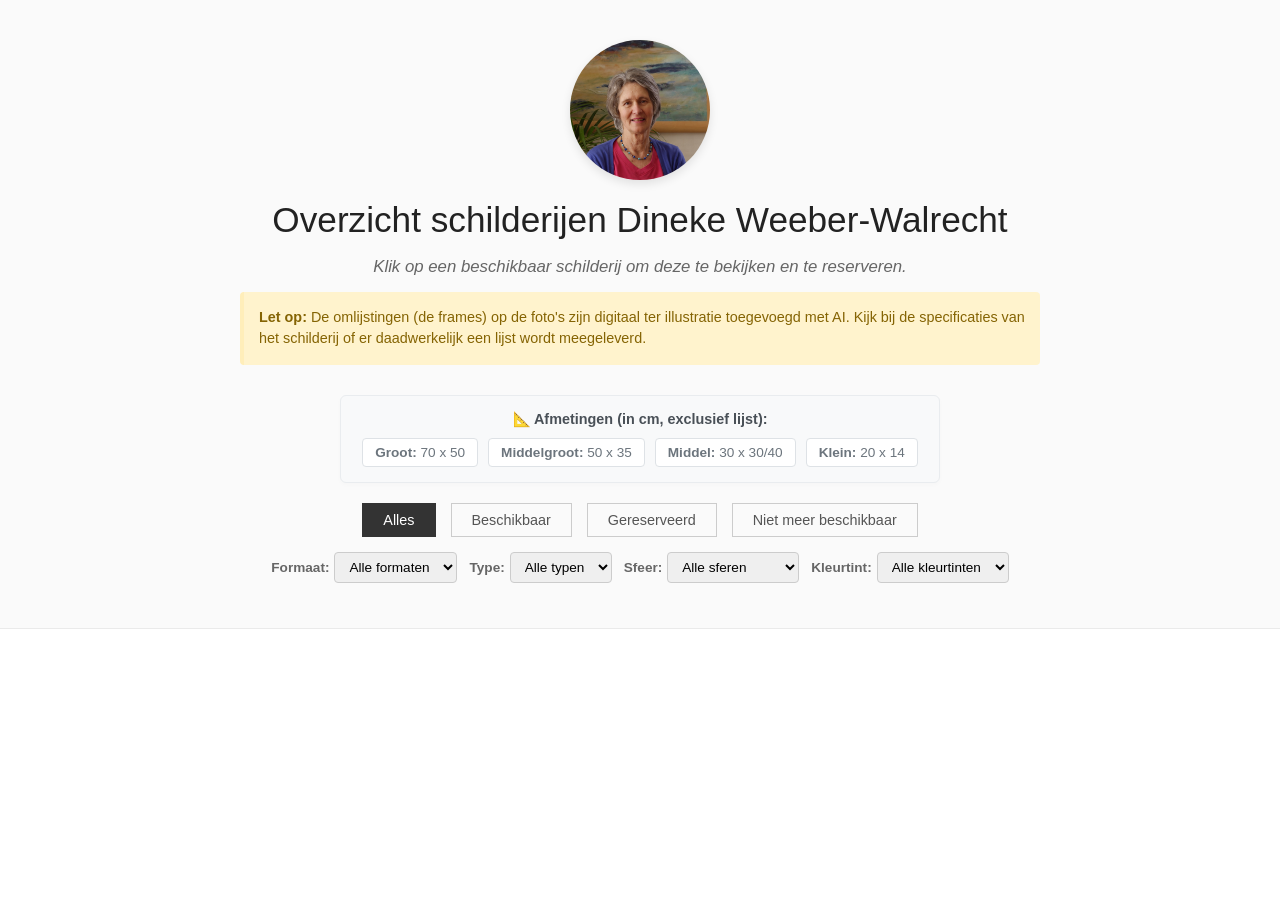
==== index.html @ 0ac3bcad "Update app.js script version Updated the app.js script version from v20 to v21." ====
<!DOCTYPE html>
<html lang="nl">
<head>
    <meta charset="UTF-8">
    <meta name="viewport" content="width=device-width, initial-scale=1.0">
    <title>Overzicht schilderijen Dineke Weeber-Walrecht</title>
    
    <link rel="icon" type="image/png" href="favicon-96x96.png" sizes="96x96" />
    <link rel="icon" type="image/svg+xml" href="favicon.svg" />
    <link rel="shortcut icon" href="favicon.ico" />
    <link rel="apple-touch-icon" sizes="180x180" href="apple-touch-icon.png" />
    <meta name="apple-mobile-web-app-title" content="Paintings" />
    <link rel="manifest" href="site.webmanifest" />

    <link rel="stylesheet" href="style.css?v=13">
</head>
<body>

    <header class="hoofd-header">
        <img src="Painter.png" class="profiel-foto">
        <h1>Overzicht schilderijen Dineke Weeber-Walrecht</h1>
        <p class="instructie-tekst">Klik op een beschikbaar schilderij om deze te bekijken en te reserveren.</p>
        
        <p class="disclaimer-tekst"><strong>Let op:</strong> De omlijstingen (de frames) op de foto's zijn digitaal ter illustratie toegevoegd met AI. Kijk bij de specificaties van het schilderij of er daadwerkelijk een lijst wordt meegeleverd.</p>
        
        <div class="formaat-legenda" style="background-color: #f8f9fa; border: 1px solid #e9ecef; border-radius: 6px; padding: 15px; margin: 20px auto; max-width: 600px; text-align: center; box-shadow: 0 2px 5px rgba(0,0,0,0.02);">
            <p style="margin: 0 0 10px 0; color: #495057; font-size: 0.9em; font-weight: bold;">📐 Afmetingen (in cm, exclusief lijst):</p>
            <div style="display: flex; justify-content: center; gap: 10px; flex-wrap: wrap; font-size: 0.85em; color: #6c757d;">
                <span style="background: #fff; padding: 6px 12px; border-radius: 4px; border: 1px solid #dee2e6;"><strong>Groot:</strong> 70 x 50</span>
                <span style="background: #fff; padding: 6px 12px; border-radius: 4px; border: 1px solid #dee2e6;"><strong>Middelgroot:</strong> 50 x 35</span>
                <span style="background: #fff; padding: 6px 12px; border-radius: 4px; border: 1px solid #dee2e6;"><strong>Middel:</strong> 30 x 30/40</span>
                <span style="background: #fff; padding: 6px 12px; border-radius: 4px; border: 1px solid #dee2e6;"><strong>Klein:</strong> 20 x 14</span>
            </div>
        </div>

        <div class="filter-knoppen">
            <button class="filter-knop actief">Alles</button>
            <button class="filter-knop">Beschikbaar</button>
            <button class="filter-knop">Gereserveerd</button>
            <button class="filter-knop">Niet meer beschikbaar</button>
        </div>

        <div class="filter-dropdowns-container" style="display: flex; justify-content: center; gap: 12px; align-items: center; margin-top: 15px; margin-bottom: 5px; flex-wrap: wrap;">
            
            <div style="display: flex; align-items: center; gap: 5px;">
                <label for="filter-formaat" style="color: #666; font-weight: bold; font-size: 0.85em;">Formaat:</label>
                <select id="filter-formaat" style="padding: 6px 10px; border: 1px solid #ccc; border-radius: 4px; font-size: 0.85em; cursor: pointer; outline: none;">
                    <option value="Alles">Alle formaten</option>
                    <option value="Groot">Groot</option>
                    <option value="Middelgroot">Middelgroot</option>
                    <option value="Middel">Middel</option>
                    <option value="Klein">Klein</option>
                </select>
            </div>

            <div style="display: flex; align-items: center; gap: 5px;">
                <label for="filter-type" style="color: #666; font-weight: bold; font-size: 0.85em;">Type:</label>
                <select id="filter-type" style="padding: 6px 10px; border: 1px solid #ccc; border-radius: 4px; font-size: 0.85em; cursor: pointer; outline: none;">
                    <option value="Alles">Alle typen</option>
                    <option value="Doek">Doek</option>
                    <option value="Paneel">Paneel</option>
                    <option value="Papier">Papier</option>
                </select>
            </div>

            <div style="display: flex; align-items: center; gap: 5px;">
                <label for="filter-sfeer" style="color: #666; font-weight: bold; font-size: 0.85em;">Sfeer:</label>
                <select id="filter-sfeer" style="padding: 6px 10px; border: 1px solid #ccc; border-radius: 4px; font-size: 0.85em; cursor: pointer; outline: none;">
                    <option value="Alles">Alle sferen</option>
                    <option value="Abstract">Abstract</option>
                    <option value="Bloemen">Bloemen</option>
                    <option value="Bomen">Bomen</option>
                    <option value="Dieren">Dieren</option>
                    <option value="Landschappen">Landschappen</option>
                    <option value="Mensen">Mensen</option>
                    <option value="Zeegezichten">Zeegezichten</option>
                    <option value="Overig">Overig</option>
                </select>
            </div>

            <div style="display: flex; align-items: center; gap: 5px;">
                <label for="filter-kleurtint" style="color: #666; font-weight: bold; font-size: 0.85em;">Kleurtint:</label>
                <select id="filter-kleurtint" style="padding: 6px 10px; border: 1px solid #ccc; border-radius: 4px; font-size: 0.85em; cursor: pointer; outline: none;">
                    <option value="Alles">Alle kleurtinten</option>
                    <option value="Rood">Rood</option>
                    <option value="Blauw">Blauw</option>
                    <option value="Geel">Geel</option>
                    <option value="Groen">Groen</option>
                    <option value="Oranje">Oranje</option>
                    <option value="Paars">Paars</option>
                    <option value="Roze">Roze</option>
                    <option value="Bruin">Bruin</option>
                    <option value="Zwart">Zwart</option>
                    <option value="Wit">Wit</option>
                    <option value="Grijs">Grijs</option>
                    <option value="Overig">Overig</option>
                </select>
            </div>

        </div>
    </header>

    <main>
        <div class="galerij">
            </div>
    </main>

    <div id="lightbox" class="lightbox">
        <div class="lightbox-inhoud">
            <span class="sluit-knop">&times;</span>
            
            <div class="lightbox-flex-container">
                <div class="lightbox-links">
                    <img id="lightbox-foto" src="" alt="Vergrote foto">
                </div>
                
                <div class="lightbox-rechts">
                    <h3 id="lightbox-titel">Titel</h3>
                    <p id="lightbox-formaat" class="formaat-label"></p>
                    
                    <div id="reservering-gedeelte">
                        <p id="formulier-titel">Reserveer dit schilderij:</p>
                        <p class="kleine-disclaimer"><em>(De afgebeelde lijst dient enkel ter illustratie)</em></p>
                        
                        <div id="invul-velden">
                            <input type="text" id="koper-naam" placeholder="Jouw naam" required>
                            <input type="email" id="koper-email" placeholder="Jouw e-mailadres" required>
                            <textarea id="koper-bericht" placeholder="Optioneel: Laat een berichtje achter..." rows="3"></textarea>
                            <button id="bevestig-reservering" class="reserveren-knop">Bevestig reservering</button>
                        </div>
                    </div>
                </div>
            </div>
            
        </div>
    </div>

    <script src="https://www.gstatic.com/firebasejs/10.11.1/firebase-app-compat.js"></script>
    <script src="https://www.gstatic.com/firebasejs/10.11.1/firebase-firestore-compat.js"></script>
    <script src="app.js?v=21"></script>
</body>
</html>
---- style.css ----
/* --- BASIS INSTELLEN --- */
body { font-family: 'Segoe UI', Tahoma, Geneva, Verdana, sans-serif; background-color: #ffffff; color: #444; margin: 0; padding: 0; }
* { box-sizing: border-box; }
img { max-width: 100%; height: auto; display: block; }

/* --- HEADER EN PROFIELFOTO --- */
.hoofd-header { text-align: center; padding: 40px 20px; background-color: #fafafa; border-bottom: 1px solid #eaeaea; }
.profiel-foto { width: 140px; height: 140px; object-fit: cover; border-radius: 50%; margin: 0 auto 20px auto; box-shadow: 0 4px 10px rgba(0,0,0,0.1); }
.hoofd-header h1 { font-weight: 300; font-size: 2.2em; margin-top: 0; margin-bottom: 10px; color: #222; }
.instructie-tekst { color: #666; font-size: 1.05em; margin-bottom: 15px; font-style: italic; }

/* Disclaimer opmaak */
.disclaimer-tekst { max-width: 800px; margin: 0 auto 30px auto; background-color: #fff3cd; color: #856404; padding: 15px; border-radius: 4px; font-size: 0.9em; line-height: 1.5; border-left: 4px solid #ffeeba; text-align: left; }
.kleine-disclaimer { font-size: 0.8em; color: #888; margin-top: -5px; margin-bottom: 10px; }

/* --- FILTERKNOPPEN --- */
.filter-knoppen { display: flex; justify-content: center; gap: 15px; flex-wrap: wrap; }
.filter-knop { background-color: transparent; border: 1px solid #ccc; padding: 8px 20px; cursor: pointer; font-size: 0.9em; color: #555; transition: all 0.3s ease; }
.filter-knop:hover, .filter-knop.actief { background-color: #333; color: #fff; border-color: #333; }

/* --- GALERIJ RASTER (GRID) --- */
.galerij { display: grid; grid-template-columns: 1fr; gap: 40px; max-width: 1200px; margin: 60px auto; padding: 0 20px; }
@media (min-width: 768px) { .galerij { grid-template-columns: repeat(2, 1fr); } }
@media (min-width: 1024px) { .galerij { grid-template-columns: repeat(3, 1fr); } }

/* --- SCHILDERIJ KAARTEN --- */
.schilderij-kaart { text-align: center; position: relative; cursor: pointer; }
.schilderij-kaart h3 { font-weight: normal; font-size: 1.1em; margin-top: 15px; margin-bottom: 5px; color: #333; }
.formaat-label { font-size: 0.9em; color: #777; margin-top: 0; margin-bottom: 15px; font-style: italic; line-height: 1.4; }

/* Het gereserveerd-label in de hoek */
.status-label { position: absolute; top: 15px; right: 15px; background-color: rgba(0, 0, 0, 0.75); color: white; padding: 6px 12px; text-transform: uppercase; letter-spacing: 1px; font-size: 0.75em; border-radius: 4px; }

/* --- LIGHTBOX --- */
.lightbox { display: none; position: fixed; z-index: 1000; left: 0; top: 0; width: 100%; height: 100%; background-color: rgba(0, 0, 0, 0.85); }
.lightbox-inhoud { background-color: #fff; margin: 5vh auto; padding: 45px 15px 40px 15px; width: 95%; max-width: 1100px; max-height: 90vh; overflow-y: auto; position: relative; border-radius: 8px; }
.sluit-knop { color: #777; position: absolute; top: 10px; right: 20px; font-size: 35px; font-weight: bold; cursor: pointer; z-index: 10; line-height: 1; }
.sluit-knop:hover { color: #000; }
.lightbox-flex-container { display: flex; flex-direction: column; align-items: center; gap: 20px; }
.lightbox-links { width: 100%; text-align: center; }
.lightbox-links img { width: 100%; height: auto; max-height: 55vh; object-fit: contain; margin: 0 auto; }
.lightbox-rechts { width: 100%; text-align: center; }

#lightbox-titel { font-size: 1.5em; margin-top: 0; margin-bottom: 5px; }

/* Reserveringsformulier */
#reservering-gedeelte { border-top: 1px solid #eee; padding-top: 20px; display: flex; flex-direction: column; gap: 10px; align-items: center; width: 100%; }
#invul-velden { display: flex; flex-direction: column; gap: 10px; width: 100%; align-items: center; }
#invul-velden input, #invul-velden textarea { padding: 12px; width: 100%; border: 1px solid #ccc; border-radius: 4px; text-align: center; font-family: inherit; }
#invul-velden textarea { resize: vertical; }

.reserveren-knop { background-color: #333; color: white; border: none; padding: 14px 20px; cursor: pointer; text-transform: uppercase; font-size: 0.85em; letter-spacing: 1px; margin-top: 15px; margin-bottom: 10px; width: 100%; }
.reserveren-knop:hover { background-color: #555; }

/* --- GROTE SCHERMEN --- */
@media (min-width: 768px) {
    .lightbox-inhoud { padding: 30px; width: 90%; }
    .sluit-knop { top: 10px; right: 20px; }
    .lightbox-flex-container { flex-direction: row; align-items: flex-start; gap: 40px; }
    .lightbox-links { flex: 2; }
    .lightbox-links img { width: auto; max-height: 85vh; }
    .lightbox-rechts { flex: 1; text-align: left; }
    #reservering-gedeelte { border-top: none; border-left: 1px solid #eee; padding-top: 0; padding-left: 30px; align-items: flex-start; }
    #invul-velden { align-items: flex-start; }
    #invul-velden input, #invul-velden textarea, .reserveren-knop { text-align: left; max-width: 300px; }
}
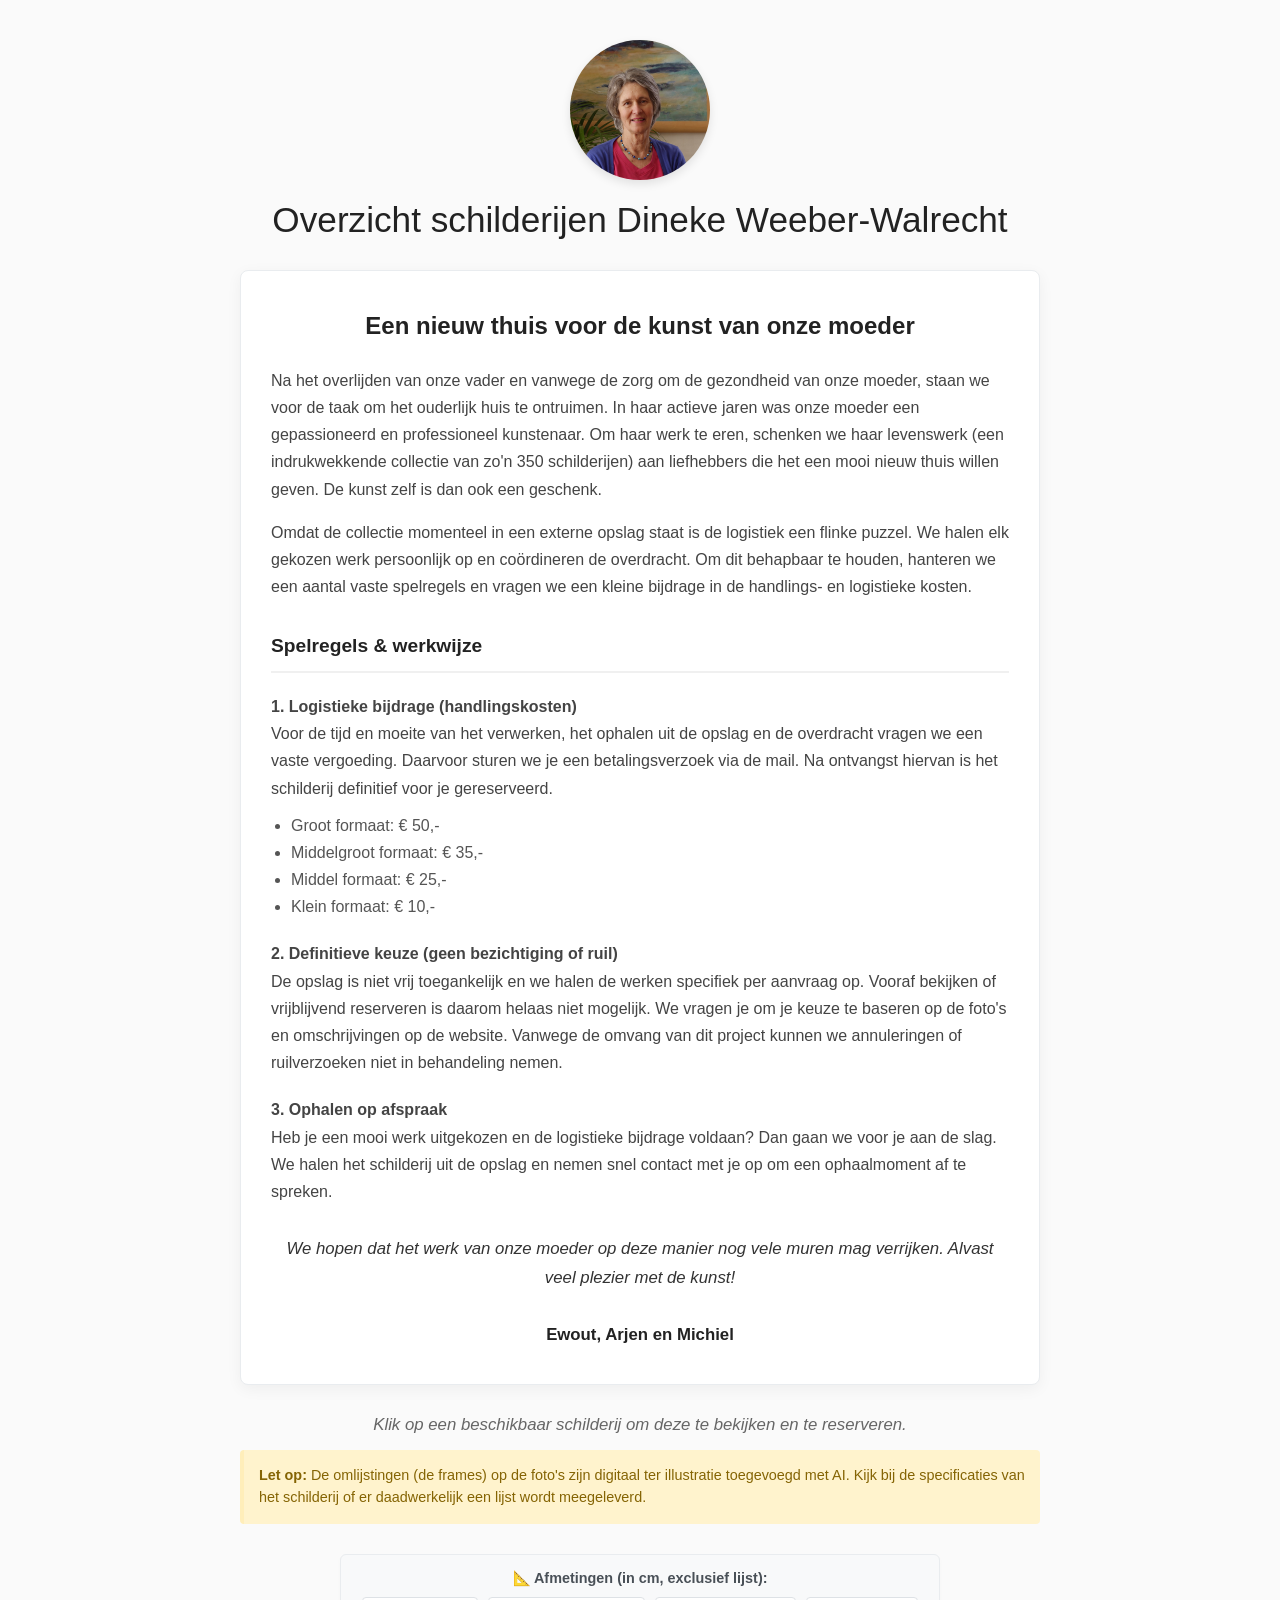
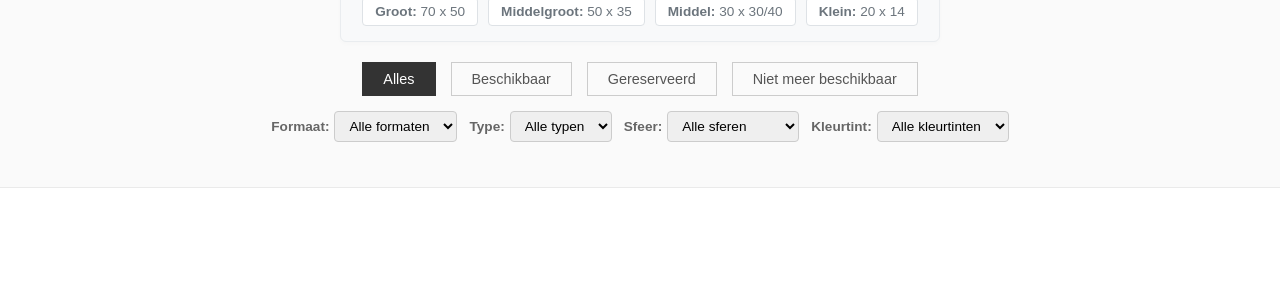
==== commit 78b820cd: "Enhance index.html with introductory content Added an introductory block with details about the art " ====
--- a/index.html
+++ b/index.html
@@ -12,13 +12,44 @@
     <meta name="apple-mobile-web-app-title" content="Paintings" />
     <link rel="manifest" href="site.webmanifest" />
 
-    <link rel="stylesheet" href="style.css?v=13">
+    <link rel="stylesheet" href="style.css?v=21">
 </head>
 <body>
 
     <header class="hoofd-header">
         <img src="Painter.png" class="profiel-foto">
         <h1>Overzicht schilderijen Dineke Weeber-Walrecht</h1>
+
+        <div class="introductie-blok" style="background-color: #ffffff; padding: 35px 30px; border-radius: 8px; box-shadow: 0 4px 15px rgba(0,0,0,0.05); border: 1px solid #e9ecef; margin: 30px auto; max-width: 800px; text-align: left; line-height: 1.7; color: #444;">
+            
+            <h2 style="margin-top: 0; color: #222; font-size: 1.5em; text-align: center; margin-bottom: 20px;">Een nieuw thuis voor de kunst van onze moeder</h2>
+            
+            <p style="margin-bottom: 15px;">Na het overlijden van onze vader en vanwege de zorg om de gezondheid van onze moeder, staan we voor de taak om het ouderlijk huis te ontruimen. In haar actieve jaren was onze moeder een gepassioneerd en professioneel kunstenaar. Om haar werk te eren, schenken we haar levenswerk (een indrukwekkende collectie van zo'n 350 schilderijen) aan liefhebbers die het een mooi nieuw thuis willen geven. De kunst zelf is dan ook een geschenk.</p>
+            
+            <p style="margin-bottom: 30px;">Omdat de collectie momenteel in een externe opslag staat is de logistiek een flinke puzzel. We halen elk gekozen werk persoonlijk op en coördineren de overdracht. Om dit behapbaar te houden, hanteren we een aantal vaste spelregels en vragen we een kleine bijdrage in de handlings- en logistieke kosten.</p>
+            
+            <h3 style="color: #222; font-size: 1.2em; border-bottom: 2px solid #f0f0f0; padding-bottom: 8px; margin-bottom: 20px;">Spelregels & werkwijze</h3>
+            
+            <p style="margin-bottom: 10px;"><strong>1. Logistieke bijdrage (handlingskosten)</strong><br>
+            Voor de tijd en moeite van het verwerken, het ophalen uit de opslag en de overdracht vragen we een vaste vergoeding. Daarvoor sturen we je een betalingsverzoek via de mail. Na ontvangst hiervan is het schilderij definitief voor je gereserveerd.</p>
+            <ul style="margin-top: 0; margin-bottom: 20px; padding-left: 20px; color: #555;">
+                <li>Groot formaat: € 50,-</li>
+                <li>Middelgroot formaat: € 35,-</li>
+                <li>Middel formaat: € 25,-</li>
+                <li>Klein formaat: € 10,-</li>
+            </ul>
+
+            <p style="margin-bottom: 20px;"><strong>2. Definitieve keuze (geen bezichtiging of ruil)</strong><br>
+            De opslag is niet vrij toegankelijk en we halen de werken specifiek per aanvraag op. Vooraf bekijken of vrijblijvend reserveren is daarom helaas niet mogelijk. We vragen je om je keuze te baseren op de foto's en omschrijvingen op de website. Vanwege de omvang van dit project kunnen we annuleringen of ruilverzoeken niet in behandeling nemen.</p>
+
+            <p style="margin-bottom: 30px;"><strong>3. Ophalen op afspraak</strong><br>
+            Heb je een mooi werk uitgekozen en de logistieke bijdrage voldaan? Dan gaan we voor je aan de slag. We halen het schilderij uit de opslag en nemen snel contact met je op om een ophaalmoment af te spreken.</p>
+
+            <p style="text-align: center; font-style: italic; font-size: 1.05em; color: #333; margin-bottom: 0;">
+                We hopen dat het werk van onze moeder op deze manier nog vele muren mag verrijken. Alvast veel plezier met de kunst!<br><br>
+                <strong style="font-style: normal; color: #222;">Ewout, Arjen en Michiel</strong>
+            </p>
+        </div>
         <p class="instructie-tekst">Klik op een beschikbaar schilderij om deze te bekijken en te reserveren.</p>
         
         <p class="disclaimer-tekst"><strong>Let op:</strong> De omlijstingen (de frames) op de foto's zijn digitaal ter illustratie toegevoegd met AI. Kijk bij de specificaties van het schilderij of er daadwerkelijk een lijst wordt meegeleverd.</p>
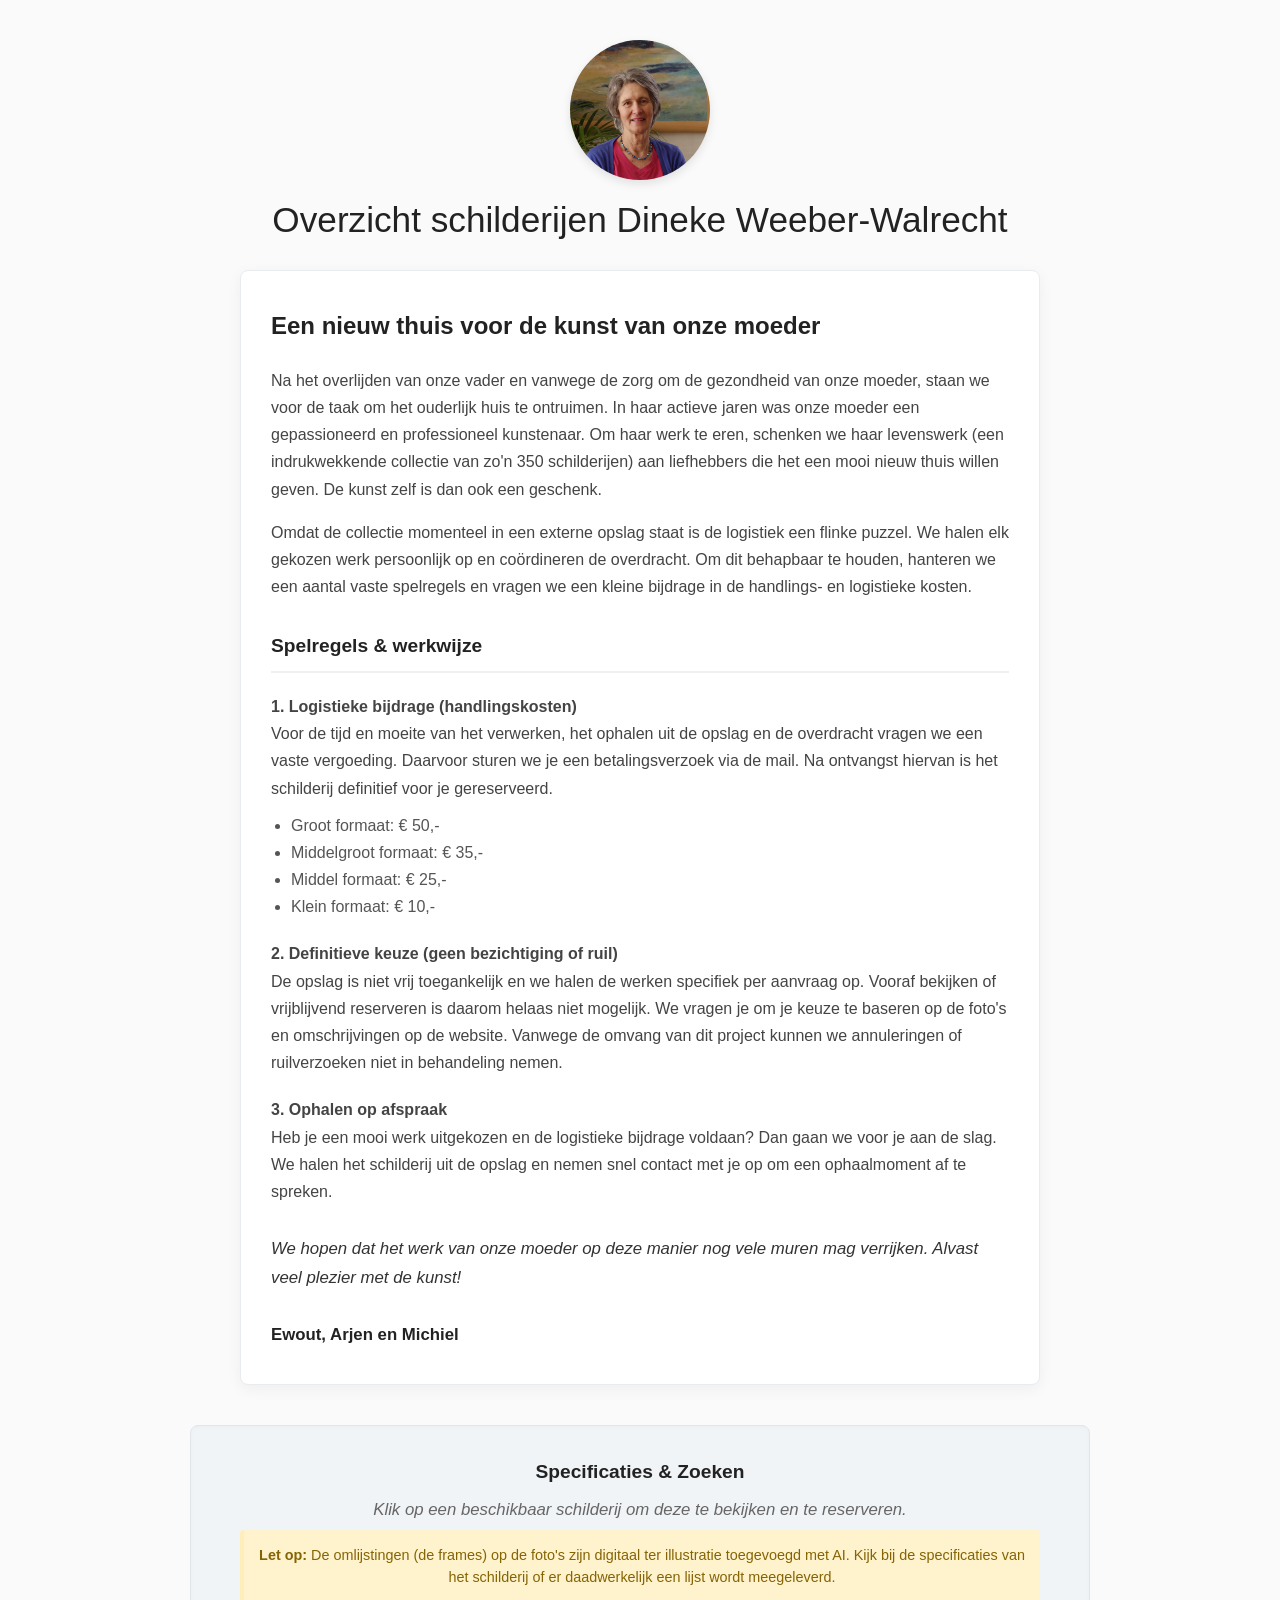
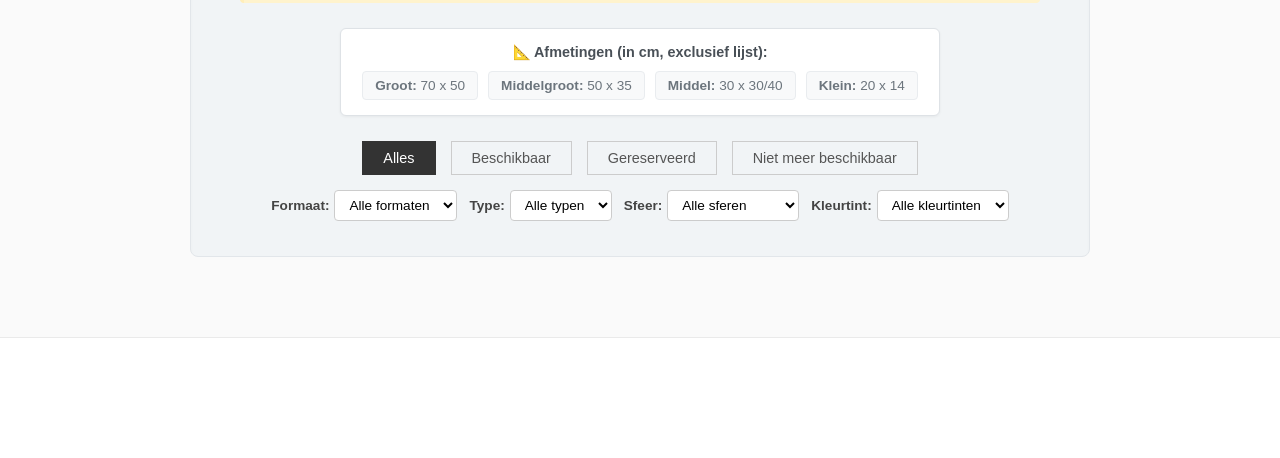
==== commit 97090329: "Refactor index.html for improved layout and styles Updated the HTML structure and styles for better " ====
--- a/index.html
+++ b/index.html
@@ -12,7 +12,7 @@
     <meta name="apple-mobile-web-app-title" content="Paintings" />
     <link rel="manifest" href="site.webmanifest" />
 
-    <link rel="stylesheet" href="style.css?v=21">
+    <link rel="stylesheet" href="style.css?v=22">
 </head>
 <body>
 
@@ -22,7 +22,7 @@
 
         <div class="introductie-blok" style="background-color: #ffffff; padding: 35px 30px; border-radius: 8px; box-shadow: 0 4px 15px rgba(0,0,0,0.05); border: 1px solid #e9ecef; margin: 30px auto; max-width: 800px; text-align: left; line-height: 1.7; color: #444;">
             
-            <h2 style="margin-top: 0; color: #222; font-size: 1.5em; text-align: center; margin-bottom: 20px;">Een nieuw thuis voor de kunst van onze moeder</h2>
+            <h2 style="margin-top: 0; color: #222; font-size: 1.5em; text-align: left; margin-bottom: 20px;">Een nieuw thuis voor de kunst van onze moeder</h2>
             
             <p style="margin-bottom: 15px;">Na het overlijden van onze vader en vanwege de zorg om de gezondheid van onze moeder, staan we voor de taak om het ouderlijk huis te ontruimen. In haar actieve jaren was onze moeder een gepassioneerd en professioneel kunstenaar. Om haar werk te eren, schenken we haar levenswerk (een indrukwekkende collectie van zo'n 350 schilderijen) aan liefhebbers die het een mooi nieuw thuis willen geven. De kunst zelf is dan ook een geschenk.</p>
             
@@ -45,91 +45,96 @@
             <p style="margin-bottom: 30px;"><strong>3. Ophalen op afspraak</strong><br>
             Heb je een mooi werk uitgekozen en de logistieke bijdrage voldaan? Dan gaan we voor je aan de slag. We halen het schilderij uit de opslag en nemen snel contact met je op om een ophaalmoment af te spreken.</p>
 
-            <p style="text-align: center; font-style: italic; font-size: 1.05em; color: #333; margin-bottom: 0;">
+            <p style="text-align: left; font-style: italic; font-size: 1.05em; color: #333; margin-bottom: 0;">
                 We hopen dat het werk van onze moeder op deze manier nog vele muren mag verrijken. Alvast veel plezier met de kunst!<br><br>
                 <strong style="font-style: normal; color: #222;">Ewout, Arjen en Michiel</strong>
             </p>
         </div>
-        <p class="instructie-tekst">Klik op een beschikbaar schilderij om deze te bekijken en te reserveren.</p>
-        
-        <p class="disclaimer-tekst"><strong>Let op:</strong> De omlijstingen (de frames) op de foto's zijn digitaal ter illustratie toegevoegd met AI. Kijk bij de specificaties van het schilderij of er daadwerkelijk een lijst wordt meegeleverd.</p>
-        
-        <div class="formaat-legenda" style="background-color: #f8f9fa; border: 1px solid #e9ecef; border-radius: 6px; padding: 15px; margin: 20px auto; max-width: 600px; text-align: center; box-shadow: 0 2px 5px rgba(0,0,0,0.02);">
-            <p style="margin: 0 0 10px 0; color: #495057; font-size: 0.9em; font-weight: bold;">📐 Afmetingen (in cm, exclusief lijst):</p>
-            <div style="display: flex; justify-content: center; gap: 10px; flex-wrap: wrap; font-size: 0.85em; color: #6c757d;">
-                <span style="background: #fff; padding: 6px 12px; border-radius: 4px; border: 1px solid #dee2e6;"><strong>Groot:</strong> 70 x 50</span>
-                <span style="background: #fff; padding: 6px 12px; border-radius: 4px; border: 1px solid #dee2e6;"><strong>Middelgroot:</strong> 50 x 35</span>
-                <span style="background: #fff; padding: 6px 12px; border-radius: 4px; border: 1px solid #dee2e6;"><strong>Middel:</strong> 30 x 30/40</span>
-                <span style="background: #fff; padding: 6px 12px; border-radius: 4px; border: 1px solid #dee2e6;"><strong>Klein:</strong> 20 x 14</span>
+        <div class="selectie-blok" style="background-color: #f1f4f6; padding: 35px 20px; border-radius: 8px; margin: 40px auto; max-width: 900px; border: 1px solid #e2e6ea; box-shadow: inset 0 2px 4px rgba(0,0,0,0.02);">
+            
+            <h3 style="margin-top: 0; text-align: center; color: #222; font-size: 1.2em; margin-bottom: 15px;">Specificaties & Zoeken</h3>
+            
+            <p class="instructie-tekst" style="text-align: center; margin-bottom: 10px;">Klik op een beschikbaar schilderij om deze te bekijken en te reserveren.</p>
+            
+            <p class="disclaimer-tekst" style="text-align: center; margin-bottom: 25px;"><strong>Let op:</strong> De omlijstingen (de frames) op de foto's zijn digitaal ter illustratie toegevoegd met AI. Kijk bij de specificaties van het schilderij of er daadwerkelijk een lijst wordt meegeleverd.</p>
+            
+            <div class="formaat-legenda" style="background-color: #ffffff; border: 1px solid #dee2e6; border-radius: 6px; padding: 15px; margin: 0 auto 25px auto; max-width: 600px; text-align: center; box-shadow: 0 1px 3px rgba(0,0,0,0.05);">
+                <p style="margin: 0 0 10px 0; color: #495057; font-size: 0.9em; font-weight: bold;">📐 Afmetingen (in cm, exclusief lijst):</p>
+                <div style="display: flex; justify-content: center; gap: 10px; flex-wrap: wrap; font-size: 0.85em; color: #6c757d;">
+                    <span style="background: #f8f9fa; padding: 6px 12px; border-radius: 4px; border: 1px solid #e9ecef;"><strong>Groot:</strong> 70 x 50</span>
+                    <span style="background: #f8f9fa; padding: 6px 12px; border-radius: 4px; border: 1px solid #e9ecef;"><strong>Middelgroot:</strong> 50 x 35</span>
+                    <span style="background: #f8f9fa; padding: 6px 12px; border-radius: 4px; border: 1px solid #e9ecef;"><strong>Middel:</strong> 30 x 30/40</span>
+                    <span style="background: #f8f9fa; padding: 6px 12px; border-radius: 4px; border: 1px solid #e9ecef;"><strong>Klein:</strong> 20 x 14</span>
+                </div>
+            </div>
+
+            <div class="filter-knoppen" style="justify-content: center;">
+                <button class="filter-knop actief">Alles</button>
+                <button class="filter-knop">Beschikbaar</button>
+                <button class="filter-knop">Gereserveerd</button>
+                <button class="filter-knop">Niet meer beschikbaar</button>
+            </div>
+
+            <div class="filter-dropdowns-container" style="display: flex; justify-content: center; gap: 12px; align-items: center; margin-top: 15px; flex-wrap: wrap;">
+                
+                <div style="display: flex; align-items: center; gap: 5px;">
+                    <label for="filter-formaat" style="color: #444; font-weight: bold; font-size: 0.85em;">Formaat:</label>
+                    <select id="filter-formaat" style="padding: 6px 10px; border: 1px solid #ccc; border-radius: 4px; font-size: 0.85em; cursor: pointer; outline: none; background: white;">
+                        <option value="Alles">Alle formaten</option>
+                        <option value="Groot">Groot</option>
+                        <option value="Middelgroot">Middelgroot</option>
+                        <option value="Middel">Middel</option>
+                        <option value="Klein">Klein</option>
+                    </select>
+                </div>
+
+                <div style="display: flex; align-items: center; gap: 5px;">
+                    <label for="filter-type" style="color: #444; font-weight: bold; font-size: 0.85em;">Type:</label>
+                    <select id="filter-type" style="padding: 6px 10px; border: 1px solid #ccc; border-radius: 4px; font-size: 0.85em; cursor: pointer; outline: none; background: white;">
+                        <option value="Alles">Alle typen</option>
+                        <option value="Doek">Doek</option>
+                        <option value="Paneel">Paneel</option>
+                        <option value="Papier">Papier</option>
+                    </select>
+                </div>
+
+                <div style="display: flex; align-items: center; gap: 5px;">
+                    <label for="filter-sfeer" style="color: #444; font-weight: bold; font-size: 0.85em;">Sfeer:</label>
+                    <select id="filter-sfeer" style="padding: 6px 10px; border: 1px solid #ccc; border-radius: 4px; font-size: 0.85em; cursor: pointer; outline: none; background: white;">
+                        <option value="Alles">Alle sferen</option>
+                        <option value="Abstract">Abstract</option>
+                        <option value="Bloemen">Bloemen</option>
+                        <option value="Bomen">Bomen</option>
+                        <option value="Dieren">Dieren</option>
+                        <option value="Landschappen">Landschappen</option>
+                        <option value="Mensen">Mensen</option>
+                        <option value="Zeegezichten">Zeegezichten</option>
+                        <option value="Overig">Overig</option>
+                    </select>
+                </div>
+
+                <div style="display: flex; align-items: center; gap: 5px;">
+                    <label for="filter-kleurtint" style="color: #444; font-weight: bold; font-size: 0.85em;">Kleurtint:</label>
+                    <select id="filter-kleurtint" style="padding: 6px 10px; border: 1px solid #ccc; border-radius: 4px; font-size: 0.85em; cursor: pointer; outline: none; background: white;">
+                        <option value="Alles">Alle kleurtinten</option>
+                        <option value="Rood">Rood</option>
+                        <option value="Blauw">Blauw</option>
+                        <option value="Geel">Geel</option>
+                        <option value="Groen">Groen</option>
+                        <option value="Oranje">Oranje</option>
+                        <option value="Paars">Paars</option>
+                        <option value="Roze">Roze</option>
+                        <option value="Bruin">Bruin</option>
+                        <option value="Zwart">Zwart</option>
+                        <option value="Wit">Wit</option>
+                        <option value="Grijs">Grijs</option>
+                        <option value="Overig">Overig</option>
+                    </select>
+                </div>
+
             </div>
         </div>
-
-        <div class="filter-knoppen">
-            <button class="filter-knop actief">Alles</button>
-            <button class="filter-knop">Beschikbaar</button>
-            <button class="filter-knop">Gereserveerd</button>
-            <button class="filter-knop">Niet meer beschikbaar</button>
-        </div>
-
-        <div class="filter-dropdowns-container" style="display: flex; justify-content: center; gap: 12px; align-items: center; margin-top: 15px; margin-bottom: 5px; flex-wrap: wrap;">
-            
-            <div style="display: flex; align-items: center; gap: 5px;">
-                <label for="filter-formaat" style="color: #666; font-weight: bold; font-size: 0.85em;">Formaat:</label>
-                <select id="filter-formaat" style="padding: 6px 10px; border: 1px solid #ccc; border-radius: 4px; font-size: 0.85em; cursor: pointer; outline: none;">
-                    <option value="Alles">Alle formaten</option>
-                    <option value="Groot">Groot</option>
-                    <option value="Middelgroot">Middelgroot</option>
-                    <option value="Middel">Middel</option>
-                    <option value="Klein">Klein</option>
-                </select>
-            </div>
-
-            <div style="display: flex; align-items: center; gap: 5px;">
-                <label for="filter-type" style="color: #666; font-weight: bold; font-size: 0.85em;">Type:</label>
-                <select id="filter-type" style="padding: 6px 10px; border: 1px solid #ccc; border-radius: 4px; font-size: 0.85em; cursor: pointer; outline: none;">
-                    <option value="Alles">Alle typen</option>
-                    <option value="Doek">Doek</option>
-                    <option value="Paneel">Paneel</option>
-                    <option value="Papier">Papier</option>
-                </select>
-            </div>
-
-            <div style="display: flex; align-items: center; gap: 5px;">
-                <label for="filter-sfeer" style="color: #666; font-weight: bold; font-size: 0.85em;">Sfeer:</label>
-                <select id="filter-sfeer" style="padding: 6px 10px; border: 1px solid #ccc; border-radius: 4px; font-size: 0.85em; cursor: pointer; outline: none;">
-                    <option value="Alles">Alle sferen</option>
-                    <option value="Abstract">Abstract</option>
-                    <option value="Bloemen">Bloemen</option>
-                    <option value="Bomen">Bomen</option>
-                    <option value="Dieren">Dieren</option>
-                    <option value="Landschappen">Landschappen</option>
-                    <option value="Mensen">Mensen</option>
-                    <option value="Zeegezichten">Zeegezichten</option>
-                    <option value="Overig">Overig</option>
-                </select>
-            </div>
-
-            <div style="display: flex; align-items: center; gap: 5px;">
-                <label for="filter-kleurtint" style="color: #666; font-weight: bold; font-size: 0.85em;">Kleurtint:</label>
-                <select id="filter-kleurtint" style="padding: 6px 10px; border: 1px solid #ccc; border-radius: 4px; font-size: 0.85em; cursor: pointer; outline: none;">
-                    <option value="Alles">Alle kleurtinten</option>
-                    <option value="Rood">Rood</option>
-                    <option value="Blauw">Blauw</option>
-                    <option value="Geel">Geel</option>
-                    <option value="Groen">Groen</option>
-                    <option value="Oranje">Oranje</option>
-                    <option value="Paars">Paars</option>
-                    <option value="Roze">Roze</option>
-                    <option value="Bruin">Bruin</option>
-                    <option value="Zwart">Zwart</option>
-                    <option value="Wit">Wit</option>
-                    <option value="Grijs">Grijs</option>
-                    <option value="Overig">Overig</option>
-                </select>
-            </div>
-
-        </div>
-    </header>
+        </header>
 
     <main>
         <div class="galerij">
@@ -168,6 +173,6 @@
 
     <script src="https://www.gstatic.com/firebasejs/10.11.1/firebase-app-compat.js"></script>
     <script src="https://www.gstatic.com/firebasejs/10.11.1/firebase-firestore-compat.js"></script>
-    <script src="app.js?v=21"></script>
+    <script src="app.js?v=22"></script>
 </body>
 </html>
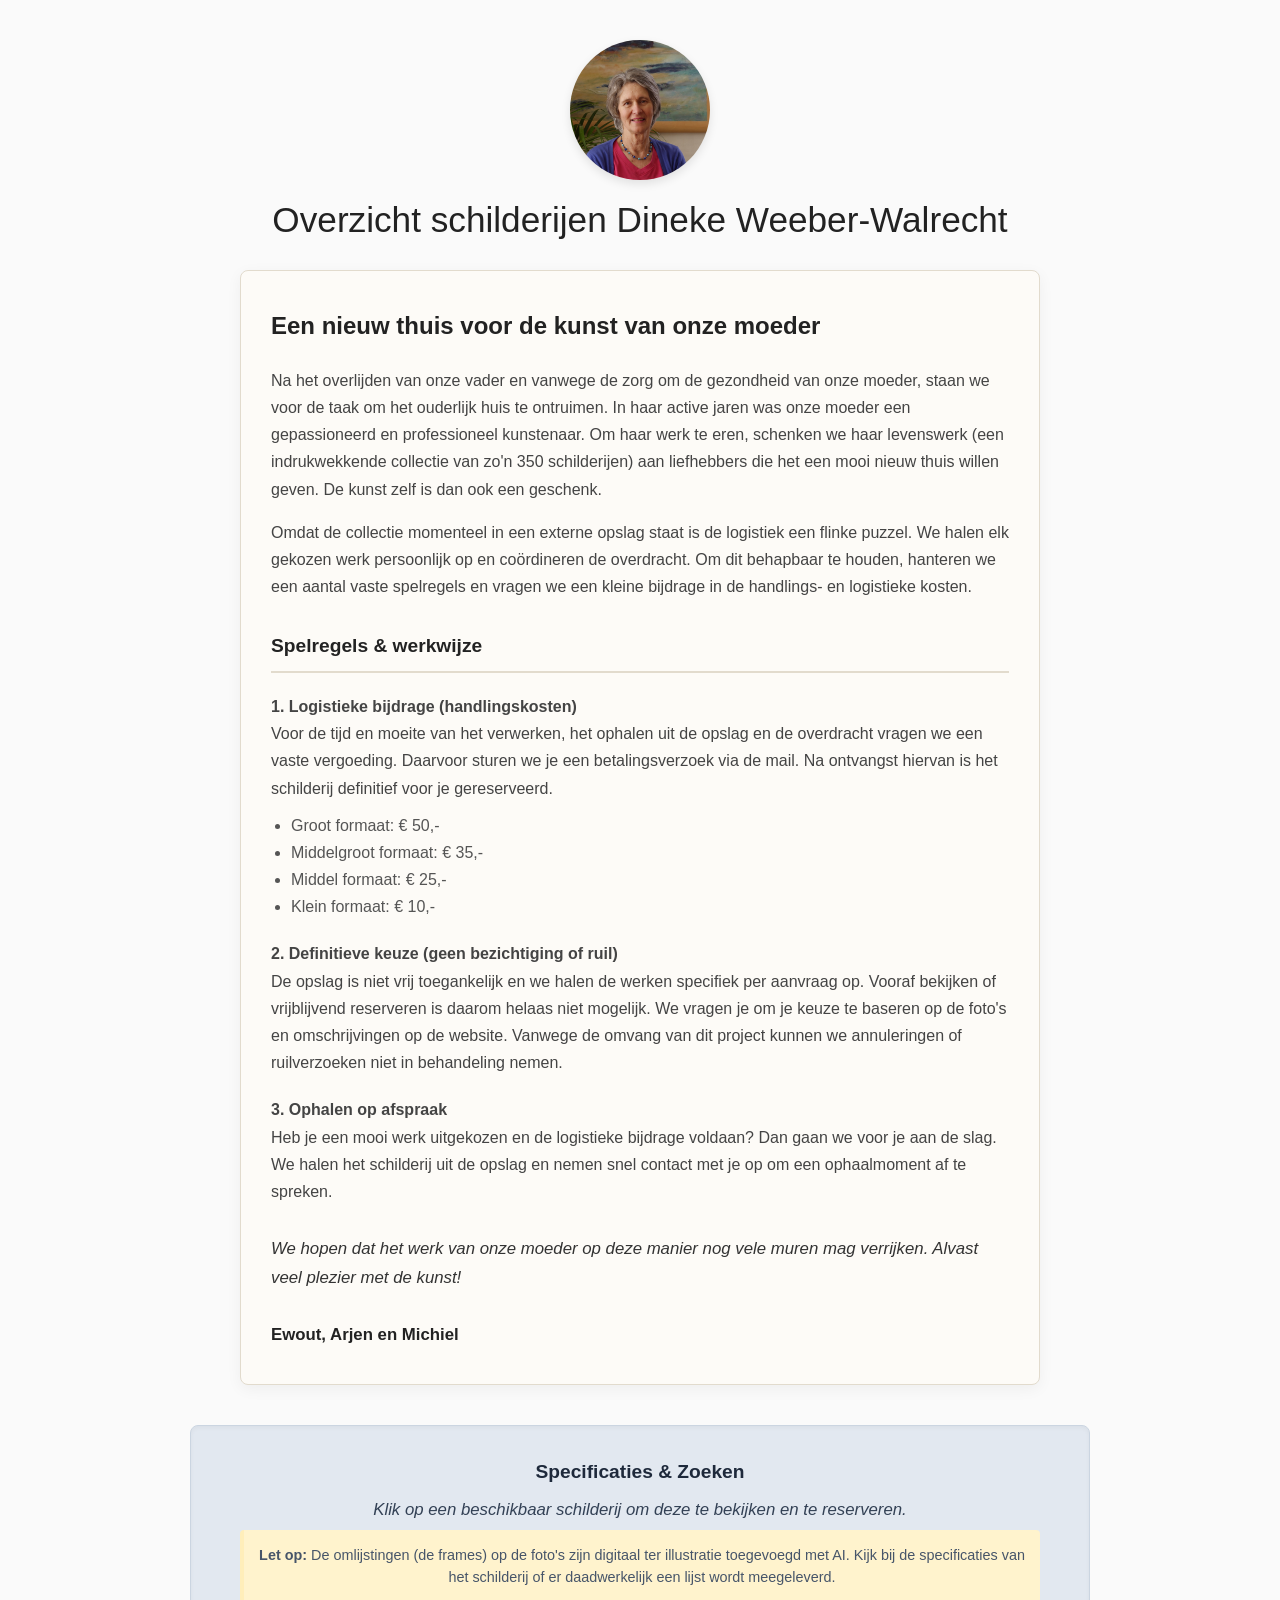
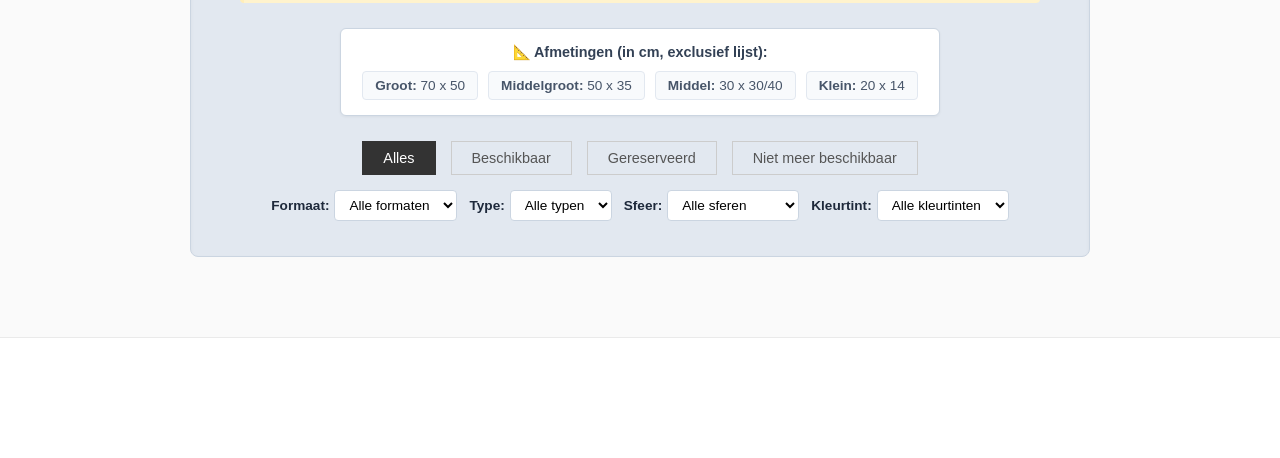
==== commit 4367cb54: "Update styles and version numbers in index.html Updated the introduction block's background color an" ====
--- a/index.html
+++ b/index.html
@@ -12,7 +12,7 @@
     <meta name="apple-mobile-web-app-title" content="Paintings" />
     <link rel="manifest" href="site.webmanifest" />
 
-    <link rel="stylesheet" href="style.css?v=22">
+    <link rel="stylesheet" href="style.css?v=23">
 </head>
 <body>
 
@@ -20,15 +20,15 @@
         <img src="Painter.png" class="profiel-foto">
         <h1>Overzicht schilderijen Dineke Weeber-Walrecht</h1>
 
-        <div class="introductie-blok" style="background-color: #ffffff; padding: 35px 30px; border-radius: 8px; box-shadow: 0 4px 15px rgba(0,0,0,0.05); border: 1px solid #e9ecef; margin: 30px auto; max-width: 800px; text-align: left; line-height: 1.7; color: #444;">
+        <div class="introductie-blok" style="background-color: #fdfbf7; padding: 35px 30px; border-radius: 8px; box-shadow: 0 4px 15px rgba(0,0,0,0.05); border: 1px solid #e2dbcd; margin: 30px auto; max-width: 800px; text-align: left; line-height: 1.7; color: #444;">
             
             <h2 style="margin-top: 0; color: #222; font-size: 1.5em; text-align: left; margin-bottom: 20px;">Een nieuw thuis voor de kunst van onze moeder</h2>
             
-            <p style="margin-bottom: 15px;">Na het overlijden van onze vader en vanwege de zorg om de gezondheid van onze moeder, staan we voor de taak om het ouderlijk huis te ontruimen. In haar actieve jaren was onze moeder een gepassioneerd en professioneel kunstenaar. Om haar werk te eren, schenken we haar levenswerk (een indrukwekkende collectie van zo'n 350 schilderijen) aan liefhebbers die het een mooi nieuw thuis willen geven. De kunst zelf is dan ook een geschenk.</p>
+            <p style="margin-bottom: 15px;">Na het overlijden van onze vader en vanwege de zorg om de gezondheid van onze moeder, staan we voor de taak om het ouderlijk huis te ontruimen. In haar active jaren was onze moeder een gepassioneerd en professioneel kunstenaar. Om haar werk te eren, schenken we haar levenswerk (een indrukwekkende collectie van zo'n 350 schilderijen) aan liefhebbers die het een mooi nieuw thuis willen geven. De kunst zelf is dan ook een geschenk.</p>
             
             <p style="margin-bottom: 30px;">Omdat de collectie momenteel in een externe opslag staat is de logistiek een flinke puzzel. We halen elk gekozen werk persoonlijk op en coördineren de overdracht. Om dit behapbaar te houden, hanteren we een aantal vaste spelregels en vragen we een kleine bijdrage in de handlings- en logistieke kosten.</p>
             
-            <h3 style="color: #222; font-size: 1.2em; border-bottom: 2px solid #f0f0f0; padding-bottom: 8px; margin-bottom: 20px;">Spelregels & werkwijze</h3>
+            <h3 style="color: #222; font-size: 1.2em; border-bottom: 2px solid #e2dbcd; padding-bottom: 8px; margin-bottom: 20px;">Spelregels & werkwijze</h3>
             
             <p style="margin-bottom: 10px;"><strong>1. Logistieke bijdrage (handlingskosten)</strong><br>
             Voor de tijd en moeite van het verwerken, het ophalen uit de opslag en de overdracht vragen we een vaste vergoeding. Daarvoor sturen we je een betalingsverzoek via de mail. Na ontvangst hiervan is het schilderij definitief voor je gereserveerd.</p>
@@ -50,21 +50,21 @@
                 <strong style="font-style: normal; color: #222;">Ewout, Arjen en Michiel</strong>
             </p>
         </div>
-        <div class="selectie-blok" style="background-color: #f1f4f6; padding: 35px 20px; border-radius: 8px; margin: 40px auto; max-width: 900px; border: 1px solid #e2e6ea; box-shadow: inset 0 2px 4px rgba(0,0,0,0.02);">
+        <div class="selectie-blok" style="background-color: #e2e8f0; padding: 35px 20px; border-radius: 8px; margin: 40px auto; max-width: 900px; border: 1px solid #cbd5e1; box-shadow: inset 0 2px 4px rgba(0,0,0,0.04);">
             
-            <h3 style="margin-top: 0; text-align: center; color: #222; font-size: 1.2em; margin-bottom: 15px;">Specificaties & Zoeken</h3>
+            <h3 style="margin-top: 0; text-align: center; color: #1e293b; font-size: 1.2em; margin-bottom: 15px;">Specificaties & Zoeken</h3>
             
-            <p class="instructie-tekst" style="text-align: center; margin-bottom: 10px;">Klik op een beschikbaar schilderij om deze te bekijken en te reserveren.</p>
+            <p class="instructie-tekst" style="text-align: center; margin-bottom: 10px; color: #334155;">Klik op een beschikbaar schilderij om deze te bekijken en te reserveren.</p>
             
-            <p class="disclaimer-tekst" style="text-align: center; margin-bottom: 25px;"><strong>Let op:</strong> De omlijstingen (de frames) op de foto's zijn digitaal ter illustratie toegevoegd met AI. Kijk bij de specificaties van het schilderij of er daadwerkelijk een lijst wordt meegeleverd.</p>
+            <p class="disclaimer-tekst" style="text-align: center; margin-bottom: 25px; color: #475569;"><strong>Let op:</strong> De omlijstingen (de frames) op de foto's zijn digitaal ter illustratie toegevoegd met AI. Kijk bij de specificaties van het schilderij of er daadwerkelijk een lijst wordt meegeleverd.</p>
             
-            <div class="formaat-legenda" style="background-color: #ffffff; border: 1px solid #dee2e6; border-radius: 6px; padding: 15px; margin: 0 auto 25px auto; max-width: 600px; text-align: center; box-shadow: 0 1px 3px rgba(0,0,0,0.05);">
-                <p style="margin: 0 0 10px 0; color: #495057; font-size: 0.9em; font-weight: bold;">📐 Afmetingen (in cm, exclusief lijst):</p>
-                <div style="display: flex; justify-content: center; gap: 10px; flex-wrap: wrap; font-size: 0.85em; color: #6c757d;">
-                    <span style="background: #f8f9fa; padding: 6px 12px; border-radius: 4px; border: 1px solid #e9ecef;"><strong>Groot:</strong> 70 x 50</span>
-                    <span style="background: #f8f9fa; padding: 6px 12px; border-radius: 4px; border: 1px solid #e9ecef;"><strong>Middelgroot:</strong> 50 x 35</span>
-                    <span style="background: #f8f9fa; padding: 6px 12px; border-radius: 4px; border: 1px solid #e9ecef;"><strong>Middel:</strong> 30 x 30/40</span>
-                    <span style="background: #f8f9fa; padding: 6px 12px; border-radius: 4px; border: 1px solid #e9ecef;"><strong>Klein:</strong> 20 x 14</span>
+            <div class="formaat-legenda" style="background-color: #ffffff; border: 1px solid #cbd5e1; border-radius: 6px; padding: 15px; margin: 0 auto 25px auto; max-width: 600px; text-align: center; box-shadow: 0 1px 3px rgba(0,0,0,0.05);">
+                <p style="margin: 0 0 10px 0; color: #334155; font-size: 0.9em; font-weight: bold;">📐 Afmetingen (in cm, exclusief lijst):</p>
+                <div style="display: flex; justify-content: center; gap: 10px; flex-wrap: wrap; font-size: 0.85em; color: #475569;">
+                    <span style="background: #f8fafc; padding: 6px 12px; border-radius: 4px; border: 1px solid #e2e8f0;"><strong>Groot:</strong> 70 x 50</span>
+                    <span style="background: #f8fafc; padding: 6px 12px; border-radius: 4px; border: 1px solid #e2e8f0;"><strong>Middelgroot:</strong> 50 x 35</span>
+                    <span style="background: #f8fafc; padding: 6px 12px; border-radius: 4px; border: 1px solid #e2e8f0;"><strong>Middel:</strong> 30 x 30/40</span>
+                    <span style="background: #f8fafc; padding: 6px 12px; border-radius: 4px; border: 1px solid #e2e8f0;"><strong>Klein:</strong> 20 x 14</span>
                 </div>
             </div>
 
@@ -78,8 +78,8 @@
             <div class="filter-dropdowns-container" style="display: flex; justify-content: center; gap: 12px; align-items: center; margin-top: 15px; flex-wrap: wrap;">
                 
                 <div style="display: flex; align-items: center; gap: 5px;">
-                    <label for="filter-formaat" style="color: #444; font-weight: bold; font-size: 0.85em;">Formaat:</label>
-                    <select id="filter-formaat" style="padding: 6px 10px; border: 1px solid #ccc; border-radius: 4px; font-size: 0.85em; cursor: pointer; outline: none; background: white;">
+                    <label for="filter-formaat" style="color: #1e293b; font-weight: bold; font-size: 0.85em;">Formaat:</label>
+                    <select id="filter-formaat" style="padding: 6px 10px; border: 1px solid #cbd5e1; border-radius: 4px; font-size: 0.85em; cursor: pointer; outline: none; background: white;">
                         <option value="Alles">Alle formaten</option>
                         <option value="Groot">Groot</option>
                         <option value="Middelgroot">Middelgroot</option>
@@ -89,8 +89,8 @@
                 </div>
 
                 <div style="display: flex; align-items: center; gap: 5px;">
-                    <label for="filter-type" style="color: #444; font-weight: bold; font-size: 0.85em;">Type:</label>
-                    <select id="filter-type" style="padding: 6px 10px; border: 1px solid #ccc; border-radius: 4px; font-size: 0.85em; cursor: pointer; outline: none; background: white;">
+                    <label for="filter-type" style="color: #1e293b; font-weight: bold; font-size: 0.85em;">Type:</label>
+                    <select id="filter-type" style="padding: 6px 10px; border: 1px solid #cbd5e1; border-radius: 4px; font-size: 0.85em; cursor: pointer; outline: none; background: white;">
                         <option value="Alles">Alle typen</option>
                         <option value="Doek">Doek</option>
                         <option value="Paneel">Paneel</option>
@@ -99,8 +99,8 @@
                 </div>
 
                 <div style="display: flex; align-items: center; gap: 5px;">
-                    <label for="filter-sfeer" style="color: #444; font-weight: bold; font-size: 0.85em;">Sfeer:</label>
-                    <select id="filter-sfeer" style="padding: 6px 10px; border: 1px solid #ccc; border-radius: 4px; font-size: 0.85em; cursor: pointer; outline: none; background: white;">
+                    <label for="filter-sfeer" style="color: #1e293b; font-weight: bold; font-size: 0.85em;">Sfeer:</label>
+                    <select id="filter-sfeer" style="padding: 6px 10px; border: 1px solid #cbd5e1; border-radius: 4px; font-size: 0.85em; cursor: pointer; outline: none; background: white;">
                         <option value="Alles">Alle sferen</option>
                         <option value="Abstract">Abstract</option>
                         <option value="Bloemen">Bloemen</option>
@@ -114,8 +114,8 @@
                 </div>
 
                 <div style="display: flex; align-items: center; gap: 5px;">
-                    <label for="filter-kleurtint" style="color: #444; font-weight: bold; font-size: 0.85em;">Kleurtint:</label>
-                    <select id="filter-kleurtint" style="padding: 6px 10px; border: 1px solid #ccc; border-radius: 4px; font-size: 0.85em; cursor: pointer; outline: none; background: white;">
+                    <label for="filter-kleurtint" style="color: #1e293b; font-weight: bold; font-size: 0.85em;">Kleurtint:</label>
+                    <select id="filter-kleurtint" style="padding: 6px 10px; border: 1px solid #cbd5e1; border-radius: 4px; font-size: 0.85em; cursor: pointer; outline: none; background: white;">
                         <option value="Alles">Alle kleurtinten</option>
                         <option value="Rood">Rood</option>
                         <option value="Blauw">Blauw</option>
@@ -173,6 +173,6 @@
 
     <script src="https://www.gstatic.com/firebasejs/10.11.1/firebase-app-compat.js"></script>
     <script src="https://www.gstatic.com/firebasejs/10.11.1/firebase-firestore-compat.js"></script>
-    <script src="app.js?v=22"></script>
+    <script src="app.js?v=23"></script>
 </body>
 </html>
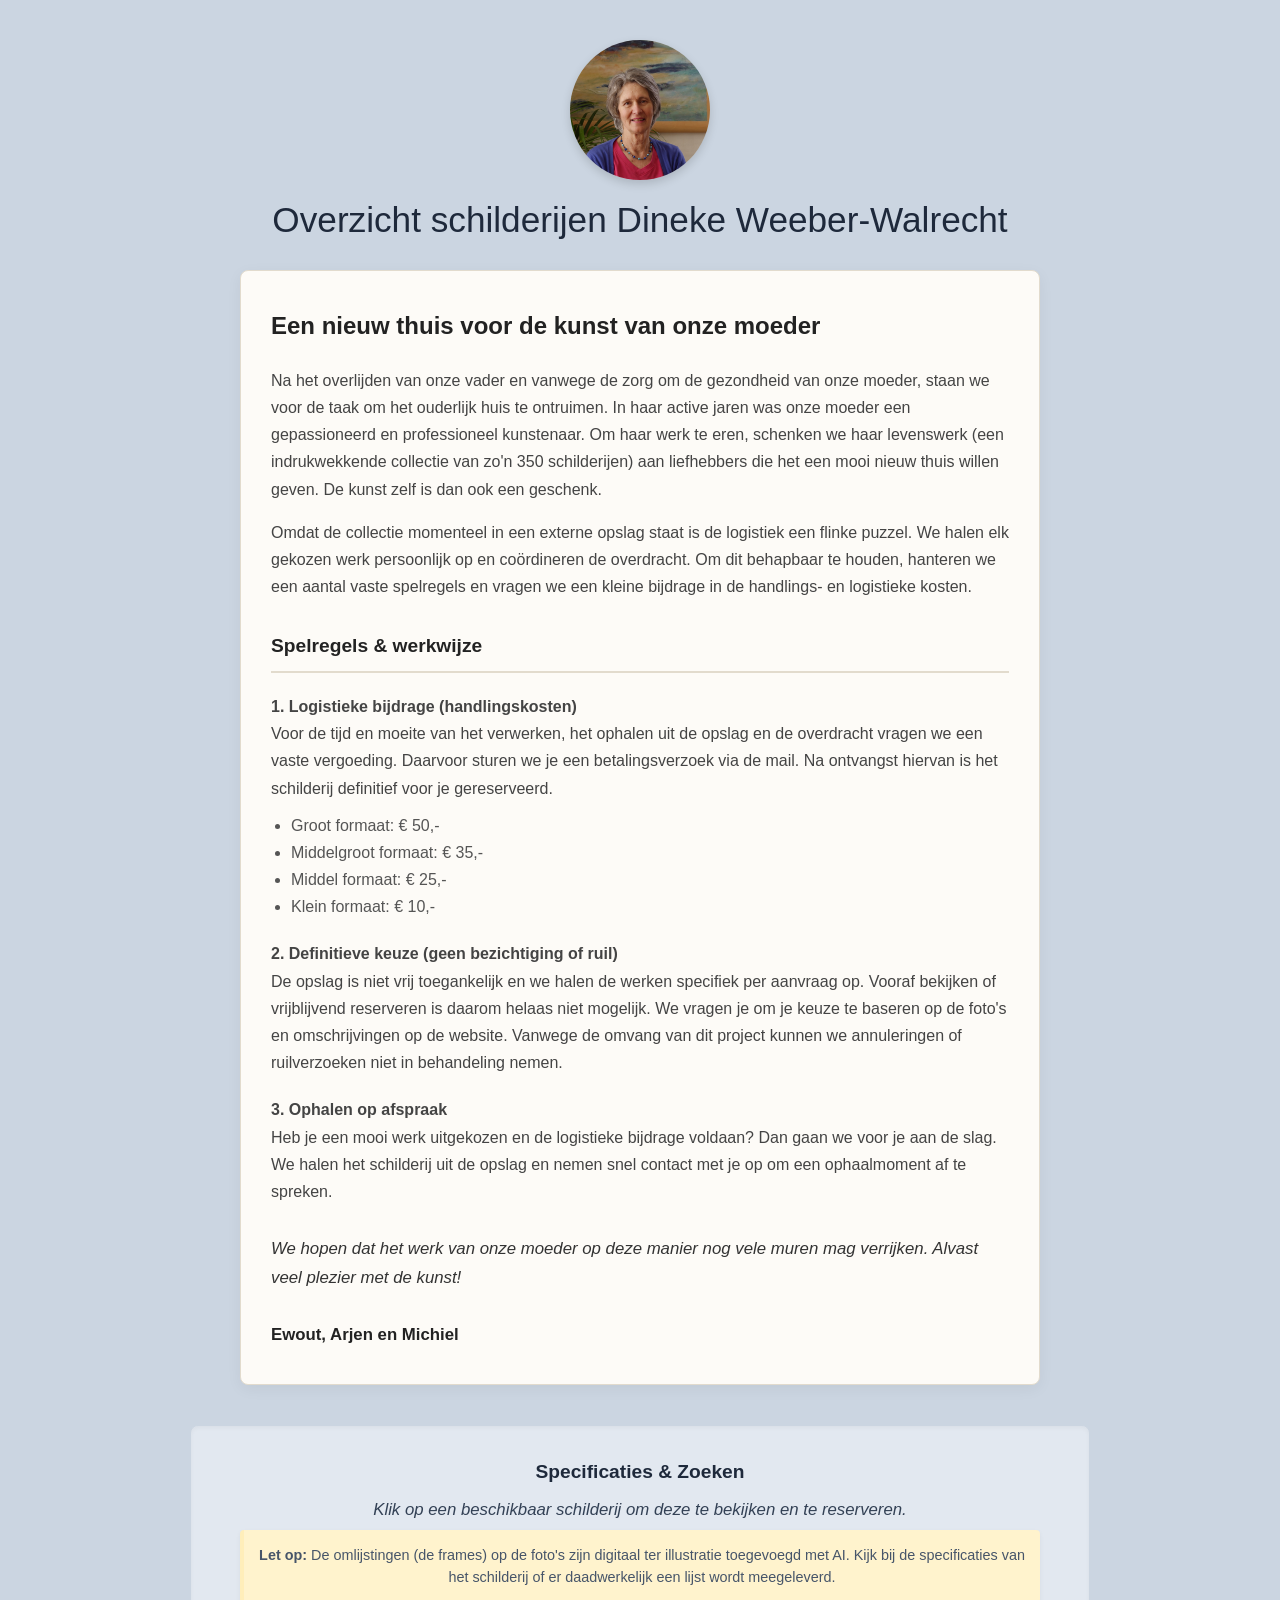
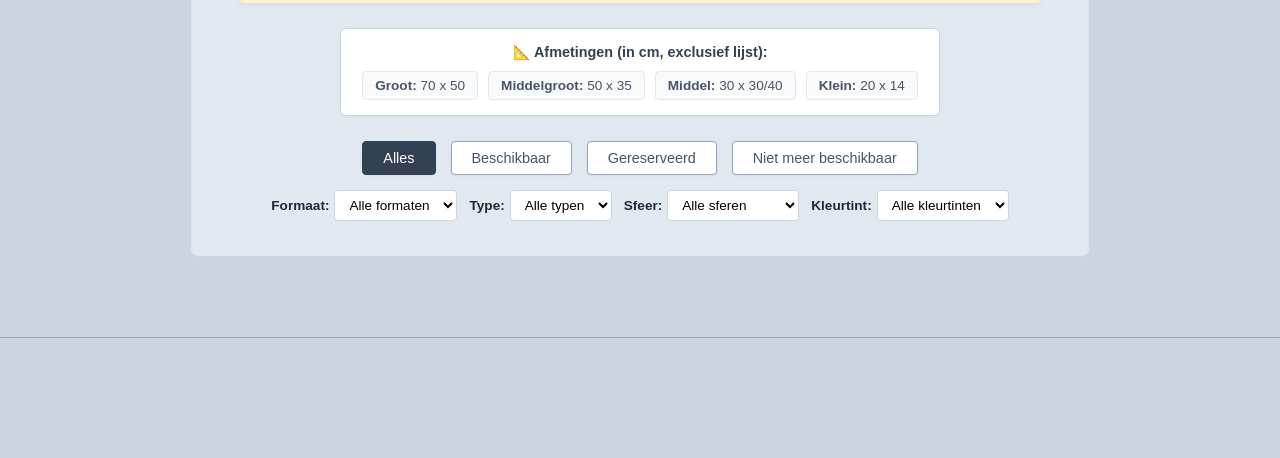
==== commit 42938594: "Fix HTML encoding issues in index.html" ====
--- a/index.html
+++ b/index.html
@@ -159,11 +159,11 @@
                         <p class="kleine-disclaimer"><em>(De afgebeelde lijst dient enkel ter illustratie)</em></p>
                         
                         <div id="invul-velden">
-                            <input type="text" id="koper-naam" placeholder="Jouw naam" required>
-                            <input type="email" id="koper-email" placeholder="Jouw e-mailadres" required>
-                            <textarea id="koper-bericht" placeholder="Optioneel: Laat een berichtje achter..." rows="3"></textarea>
-                            <button id="bevestig-reservering" class="reserveren-knop">Bevestig reservering</button>
-                        </div>
+    <input type="text" id="koper-naam" placeholder="Jouw naam" required>
+    <input type="email" id="koper-email" placeholder="Jouw e-mailadres" required>
+    <textarea id="koper-bericht" placeholder="Wat is je connectie met Dineke?" rows="3" required></textarea>
+    <button id="bevestig-reservering" class="reserveren-knop">Bevestig reservering</button>
+</div>
                     </div>
                 </div>
             </div>
--- a/style.css
+++ b/style.css
@@ -1,22 +1,22 @@
 /* --- BASIS INSTELLEN --- */
-body { font-family: 'Segoe UI', Tahoma, Geneva, Verdana, sans-serif; background-color: #ffffff; color: #444; margin: 0; padding: 0; }
+body { font-family: 'Segoe UI', Tahoma, Geneva, Verdana, sans-serif; background-color: #cbd5e1; color: #444; margin: 0; padding: 0; }
 * { box-sizing: border-box; }
 img { max-width: 100%; height: auto; display: block; }
 
 /* --- HEADER EN PROFIELFOTO --- */
-.hoofd-header { text-align: center; padding: 40px 20px; background-color: #fafafa; border-bottom: 1px solid #eaeaea; }
-.profiel-foto { width: 140px; height: 140px; object-fit: cover; border-radius: 50%; margin: 0 auto 20px auto; box-shadow: 0 4px 10px rgba(0,0,0,0.1); }
-.hoofd-header h1 { font-weight: 300; font-size: 2.2em; margin-top: 0; margin-bottom: 10px; color: #222; }
-.instructie-tekst { color: #666; font-size: 1.05em; margin-bottom: 15px; font-style: italic; }
+.hoofd-header { text-align: center; padding: 40px 20px; background-color: transparent; border-bottom: 1px solid #94a3b8; }
+.profiel-foto { width: 140px; height: 140px; object-fit: cover; border-radius: 50%; margin: 0 auto 20px auto; box-shadow: 0 4px 10px rgba(0,0,0,0.15); }
+.hoofd-header h1 { font-weight: 300; font-size: 2.2em; margin-top: 0; margin-bottom: 10px; color: #1e293b; }
+.instructie-tekst { color: #475569; font-size: 1.05em; margin-bottom: 15px; font-style: italic; }
 
 /* Disclaimer opmaak */
-.disclaimer-tekst { max-width: 800px; margin: 0 auto 30px auto; background-color: #fff3cd; color: #856404; padding: 15px; border-radius: 4px; font-size: 0.9em; line-height: 1.5; border-left: 4px solid #ffeeba; text-align: left; }
+.disclaimer-tekst { max-width: 800px; margin: 0 auto 30px auto; background-color: #fff3cd; color: #856404; padding: 15px; border-radius: 4px; font-size: 0.9em; line-height: 1.5; border-left: 4px solid #ffeeba; text-align: left; box-shadow: 0 2px 5px rgba(0,0,0,0.05); }
 .kleine-disclaimer { font-size: 0.8em; color: #888; margin-top: -5px; margin-bottom: 10px; }
 
 /* --- FILTERKNOPPEN --- */
 .filter-knoppen { display: flex; justify-content: center; gap: 15px; flex-wrap: wrap; }
-.filter-knop { background-color: transparent; border: 1px solid #ccc; padding: 8px 20px; cursor: pointer; font-size: 0.9em; color: #555; transition: all 0.3s ease; }
-.filter-knop:hover, .filter-knop.actief { background-color: #333; color: #fff; border-color: #333; }
+.filter-knop { background-color: #ffffff; border: 1px solid #94a3b8; padding: 8px 20px; cursor: pointer; font-size: 0.9em; color: #475569; transition: all 0.3s ease; border-radius: 4px; box-shadow: 0 1px 3px rgba(0,0,0,0.05); }
+.filter-knop:hover, .filter-knop.actief { background-color: #334155; color: #fff; border-color: #334155; }
 
 /* --- GALERIJ RASTER (GRID) --- */
 .galerij { display: grid; grid-template-columns: 1fr; gap: 40px; max-width: 1200px; margin: 60px auto; padding: 0 20px; }
@@ -24,33 +24,35 @@
 @media (min-width: 1024px) { .galerij { grid-template-columns: repeat(3, 1fr); } }
 
 /* --- SCHILDERIJ KAARTEN --- */
-.schilderij-kaart { text-align: center; position: relative; cursor: pointer; }
-.schilderij-kaart h3 { font-weight: normal; font-size: 1.1em; margin-top: 15px; margin-bottom: 5px; color: #333; }
-.formaat-label { font-size: 0.9em; color: #777; margin-top: 0; margin-bottom: 15px; font-style: italic; line-height: 1.4; }
+.schilderij-kaart { text-align: center; position: relative; cursor: pointer; background-color: #ffffff; padding-bottom: 15px; border-radius: 8px; box-shadow: 0 4px 12px rgba(0,0,0,0.08); overflow: hidden; transition: transform 0.2s ease, box-shadow 0.2s ease; }
+.schilderij-kaart:hover { transform: translateY(-4px); box-shadow: 0 8px 16px rgba(0,0,0,0.12); }
+.schilderij-kaart h3 { font-weight: normal; font-size: 1.1em; margin-top: 15px; margin-bottom: 5px; color: #1e293b; }
+.formaat-label { font-size: 0.9em; color: #64748b; margin-top: 0; margin-bottom: 15px; font-style: italic; line-height: 1.4; padding: 0 10px;}
 
 /* Het gereserveerd-label in de hoek */
 .status-label { position: absolute; top: 15px; right: 15px; background-color: rgba(0, 0, 0, 0.75); color: white; padding: 6px 12px; text-transform: uppercase; letter-spacing: 1px; font-size: 0.75em; border-radius: 4px; }
 
 /* --- LIGHTBOX --- */
-.lightbox { display: none; position: fixed; z-index: 1000; left: 0; top: 0; width: 100%; height: 100%; background-color: rgba(0, 0, 0, 0.85); }
-.lightbox-inhoud { background-color: #fff; margin: 5vh auto; padding: 45px 15px 40px 15px; width: 95%; max-width: 1100px; max-height: 90vh; overflow-y: auto; position: relative; border-radius: 8px; }
-.sluit-knop { color: #777; position: absolute; top: 10px; right: 20px; font-size: 35px; font-weight: bold; cursor: pointer; z-index: 10; line-height: 1; }
-.sluit-knop:hover { color: #000; }
+.lightbox { display: none; position: fixed; z-index: 1000; left: 0; top: 0; width: 100%; height: 100%; background-color: rgba(15, 23, 42, 0.9); }
+.lightbox-inhoud { background-color: #fff; margin: 5vh auto; padding: 45px 15px 40px 15px; width: 95%; max-width: 1100px; max-height: 90vh; overflow-y: auto; position: relative; border-radius: 8px; box-shadow: 0 10px 25px rgba(0,0,0,0.2); }
+.sluit-knop { color: #94a3b8; position: absolute; top: 10px; right: 20px; font-size: 35px; font-weight: bold; cursor: pointer; z-index: 10; line-height: 1; transition: color 0.2s; }
+.sluit-knop:hover { color: #1e293b; }
 .lightbox-flex-container { display: flex; flex-direction: column; align-items: center; gap: 20px; }
 .lightbox-links { width: 100%; text-align: center; }
 .lightbox-links img { width: 100%; height: auto; max-height: 55vh; object-fit: contain; margin: 0 auto; }
 .lightbox-rechts { width: 100%; text-align: center; }
 
-#lightbox-titel { font-size: 1.5em; margin-top: 0; margin-bottom: 5px; }
+#lightbox-titel { font-size: 1.5em; margin-top: 0; margin-bottom: 5px; color: #1e293b; }
 
 /* Reserveringsformulier */
-#reservering-gedeelte { border-top: 1px solid #eee; padding-top: 20px; display: flex; flex-direction: column; gap: 10px; align-items: center; width: 100%; }
+#reservering-gedeelte { border-top: 1px solid #e2e8f0; padding-top: 20px; display: flex; flex-direction: column; gap: 10px; align-items: center; width: 100%; }
 #invul-velden { display: flex; flex-direction: column; gap: 10px; width: 100%; align-items: center; }
-#invul-velden input, #invul-velden textarea { padding: 12px; width: 100%; border: 1px solid #ccc; border-radius: 4px; text-align: center; font-family: inherit; }
+#invul-velden input, #invul-velden textarea { padding: 12px; width: 100%; border: 1px solid #cbd5e1; border-radius: 4px; text-align: center; font-family: inherit; color: #334155; }
+#invul-velden input:focus, #invul-velden textarea:focus { outline: none; border-color: #94a3b8; box-shadow: 0 0 0 2px rgba(148,163,184,0.2); }
 #invul-velden textarea { resize: vertical; }
 
-.reserveren-knop { background-color: #333; color: white; border: none; padding: 14px 20px; cursor: pointer; text-transform: uppercase; font-size: 0.85em; letter-spacing: 1px; margin-top: 15px; margin-bottom: 10px; width: 100%; }
-.reserveren-knop:hover { background-color: #555; }
+.reserveren-knop { background-color: #334155; color: white; border: none; padding: 14px 20px; cursor: pointer; text-transform: uppercase; font-size: 0.85em; letter-spacing: 1px; margin-top: 15px; margin-bottom: 10px; width: 100%; border-radius: 4px; transition: background-color 0.2s; }
+.reserveren-knop:hover { background-color: #1e293b; }
 
 /* --- GROTE SCHERMEN --- */
 @media (min-width: 768px) {
@@ -60,7 +62,7 @@
     .lightbox-links { flex: 2; }
     .lightbox-links img { width: auto; max-height: 85vh; }
     .lightbox-rechts { flex: 1; text-align: left; }
-    #reservering-gedeelte { border-top: none; border-left: 1px solid #eee; padding-top: 0; padding-left: 30px; align-items: flex-start; }
+    #reservering-gedeelte { border-top: none; border-left: 1px solid #e2e8f0; padding-top: 0; padding-left: 30px; align-items: flex-start; }
     #invul-velden { align-items: flex-start; }
     #invul-velden input, #invul-velden textarea, .reserveren-knop { text-align: left; max-width: 300px; }
 }
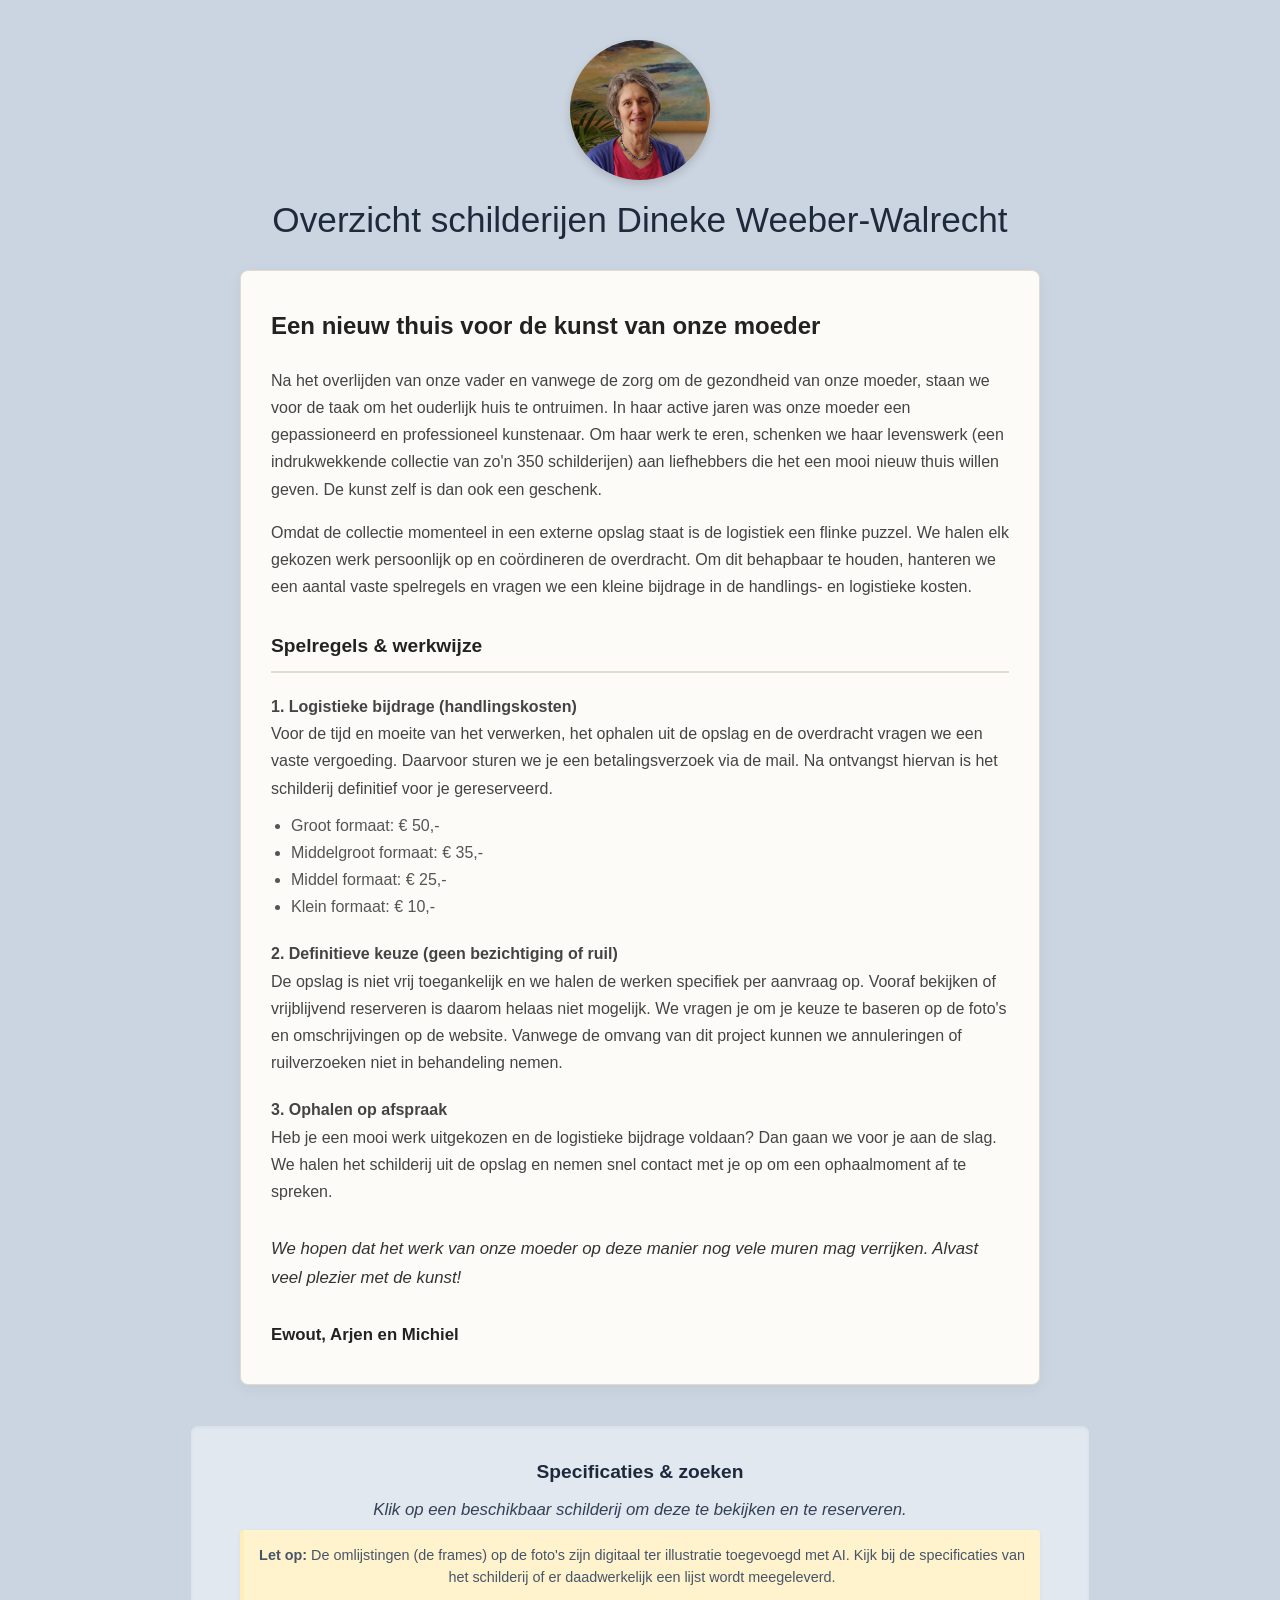
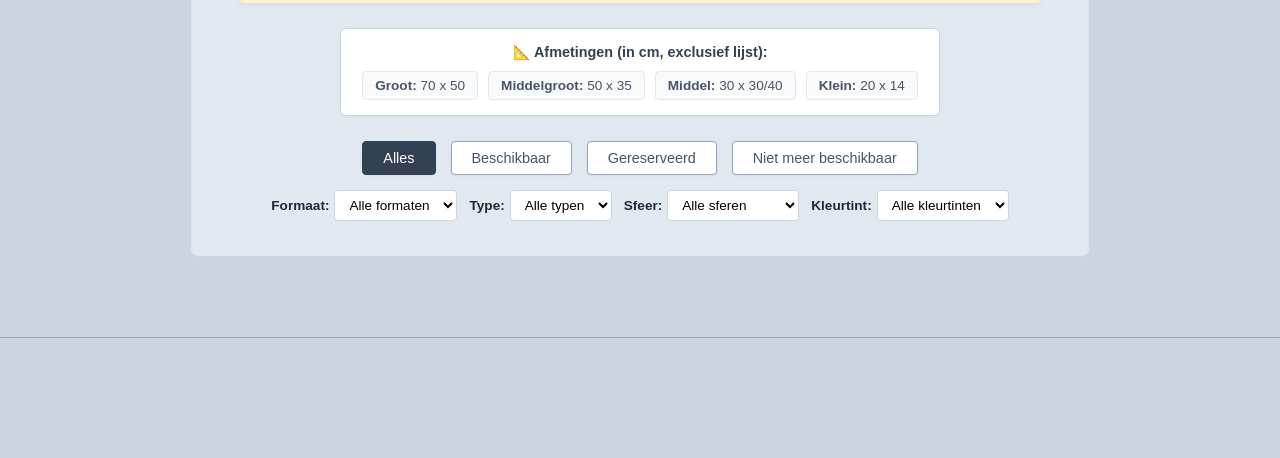
==== commit e9e17fc6: "Update index.html" ====
--- a/index.html
+++ b/index.html
@@ -52,7 +52,7 @@
         </div>
         <div class="selectie-blok" style="background-color: #e2e8f0; padding: 35px 20px; border-radius: 8px; margin: 40px auto; max-width: 900px; border: 1px solid #cbd5e1; box-shadow: inset 0 2px 4px rgba(0,0,0,0.04);">
             
-            <h3 style="margin-top: 0; text-align: center; color: #1e293b; font-size: 1.2em; margin-bottom: 15px;">Specificaties & Zoeken</h3>
+            <h3 style="margin-top: 0; text-align: center; color: #1e293b; font-size: 1.2em; margin-bottom: 15px;">Specificaties & zoeken</h3>
             
             <p class="instructie-tekst" style="text-align: center; margin-bottom: 10px; color: #334155;">Klik op een beschikbaar schilderij om deze te bekijken en te reserveren.</p>
             
@@ -161,7 +161,7 @@
                         <div id="invul-velden">
     <input type="text" id="koper-naam" placeholder="Jouw naam" required>
     <input type="email" id="koper-email" placeholder="Jouw e-mailadres" required>
-    <textarea id="koper-bericht" placeholder="Wat is je connectie met Dineke?" rows="3" required></textarea>
+    <textarea id="koper-bericht" placeholder="Hoe heb je deze website gevonden?" rows="3" required></textarea>
     <button id="bevestig-reservering" class="reserveren-knop">Bevestig reservering</button>
 </div>
                     </div>
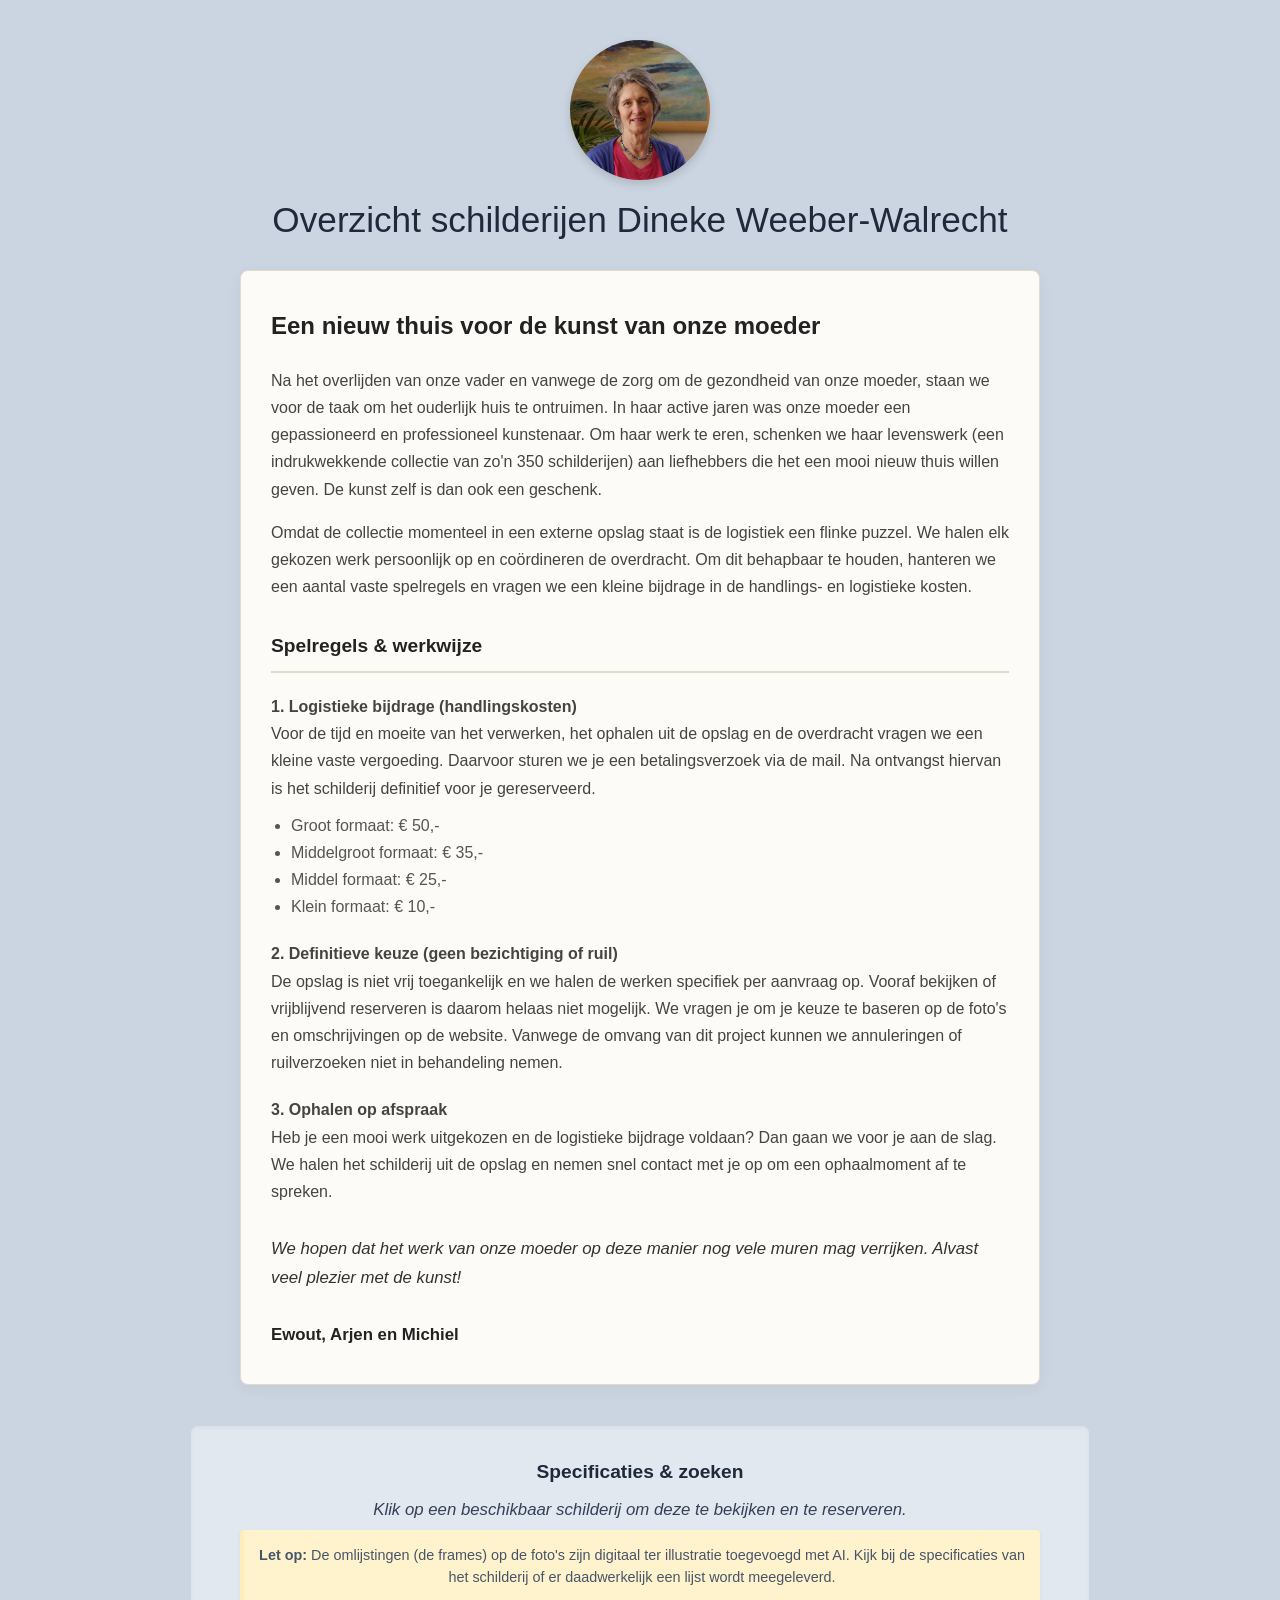
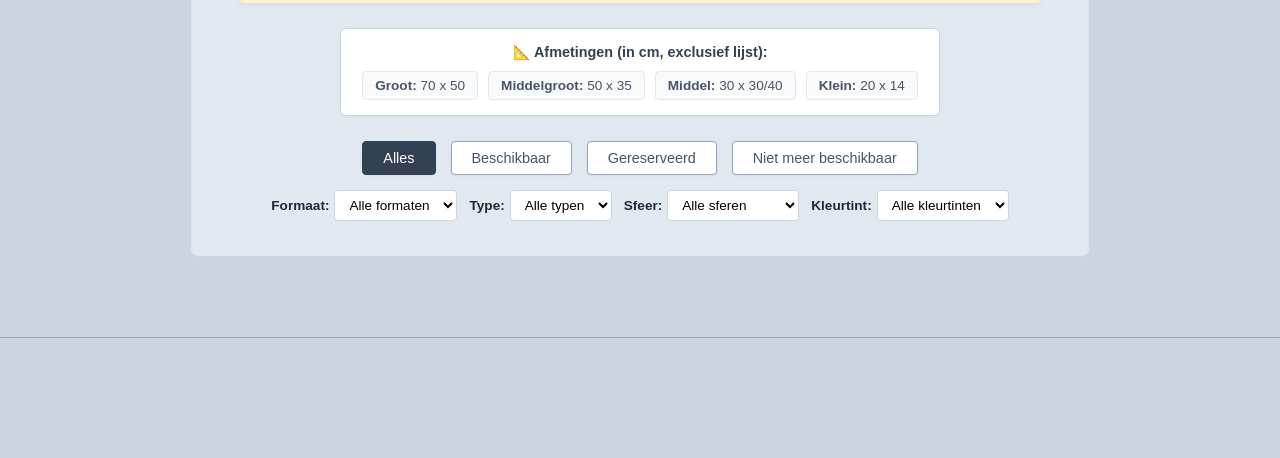
==== commit a4e5e283: "Update index.html" ====
--- a/index.html
+++ b/index.html
@@ -31,7 +31,7 @@
             <h3 style="color: #222; font-size: 1.2em; border-bottom: 2px solid #e2dbcd; padding-bottom: 8px; margin-bottom: 20px;">Spelregels & werkwijze</h3>
             
             <p style="margin-bottom: 10px;"><strong>1. Logistieke bijdrage (handlingskosten)</strong><br>
-            Voor de tijd en moeite van het verwerken, het ophalen uit de opslag en de overdracht vragen we een vaste vergoeding. Daarvoor sturen we je een betalingsverzoek via de mail. Na ontvangst hiervan is het schilderij definitief voor je gereserveerd.</p>
+            Voor de tijd en moeite van het verwerken, het ophalen uit de opslag en de overdracht vragen we een kleine vaste vergoeding. Daarvoor sturen we je een betalingsverzoek via de mail. Na ontvangst hiervan is het schilderij definitief voor je gereserveerd.</p>
             <ul style="margin-top: 0; margin-bottom: 20px; padding-left: 20px; color: #555;">
                 <li>Groot formaat: € 50,-</li>
                 <li>Middelgroot formaat: € 35,-</li>
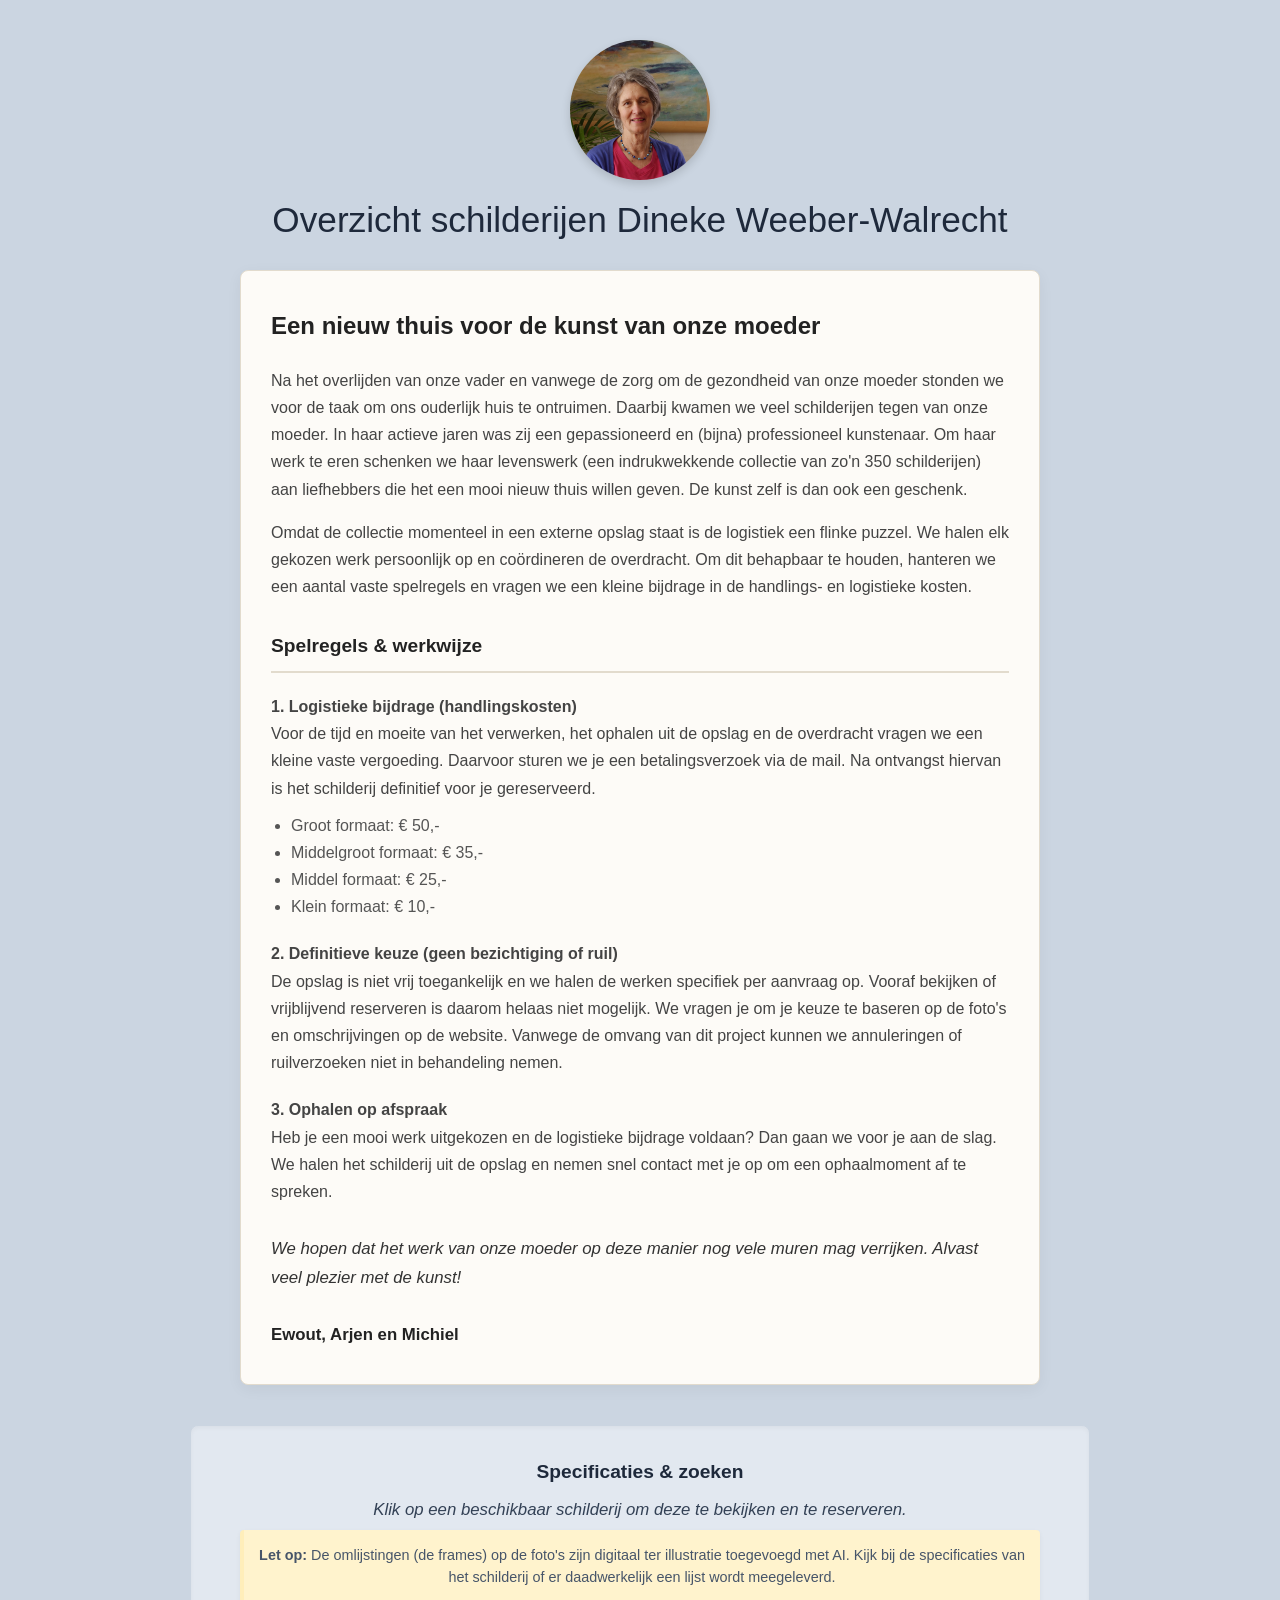
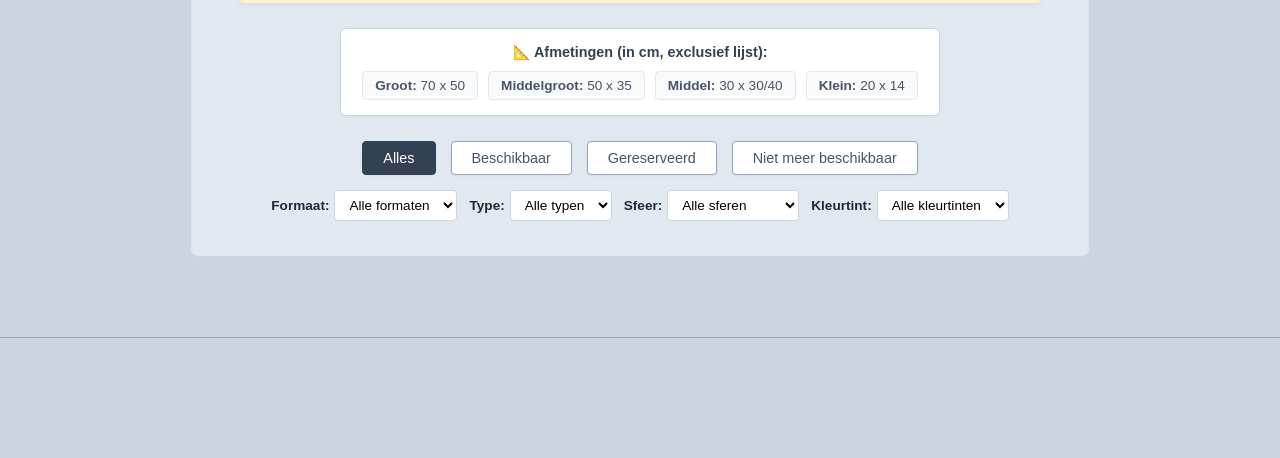
==== commit d268ef29: "Fix HTML formatting and content updates" ====
--- a/index.html
+++ b/index.html
@@ -24,7 +24,7 @@
             
             <h2 style="margin-top: 0; color: #222; font-size: 1.5em; text-align: left; margin-bottom: 20px;">Een nieuw thuis voor de kunst van onze moeder</h2>
             
-            <p style="margin-bottom: 15px;">Na het overlijden van onze vader en vanwege de zorg om de gezondheid van onze moeder, staan we voor de taak om het ouderlijk huis te ontruimen. In haar active jaren was onze moeder een gepassioneerd en professioneel kunstenaar. Om haar werk te eren, schenken we haar levenswerk (een indrukwekkende collectie van zo'n 350 schilderijen) aan liefhebbers die het een mooi nieuw thuis willen geven. De kunst zelf is dan ook een geschenk.</p>
+            <p style="margin-bottom: 15px;">Na het overlijden van onze vader en vanwege de zorg om de gezondheid van onze moeder stonden we voor de taak om ons ouderlijk huis te ontruimen. Daarbij kwamen we veel schilderijen tegen van onze moeder. In haar actieve jaren was zij een gepassioneerd en (bijna) professioneel kunstenaar. Om haar werk te eren schenken we haar levenswerk (een indrukwekkende collectie van zo'n 350 schilderijen) aan liefhebbers die het een mooi nieuw thuis willen geven. De kunst zelf is dan ook een geschenk.</p>
             
             <p style="margin-bottom: 30px;">Omdat de collectie momenteel in een externe opslag staat is de logistiek een flinke puzzel. We halen elk gekozen werk persoonlijk op en coördineren de overdracht. Om dit behapbaar te houden, hanteren we een aantal vaste spelregels en vragen we een kleine bijdrage in de handlings- en logistieke kosten.</p>
             
